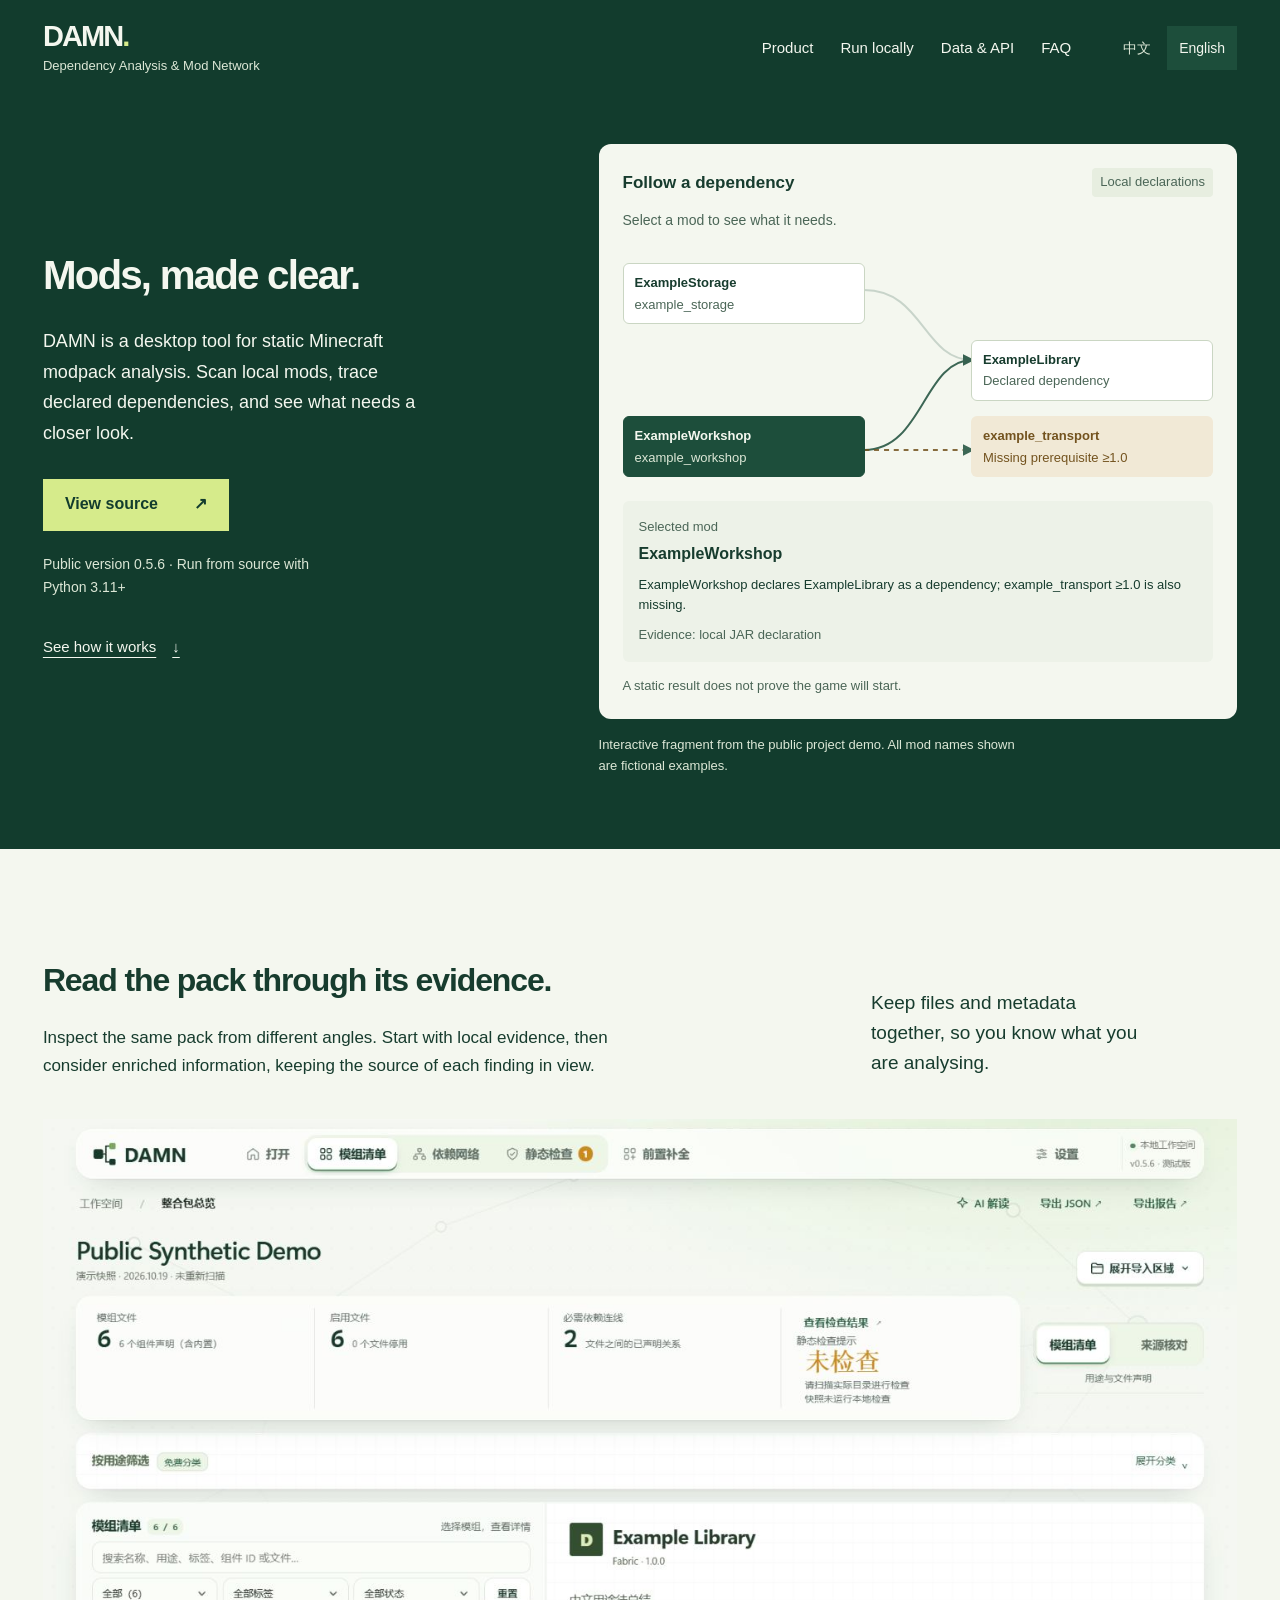
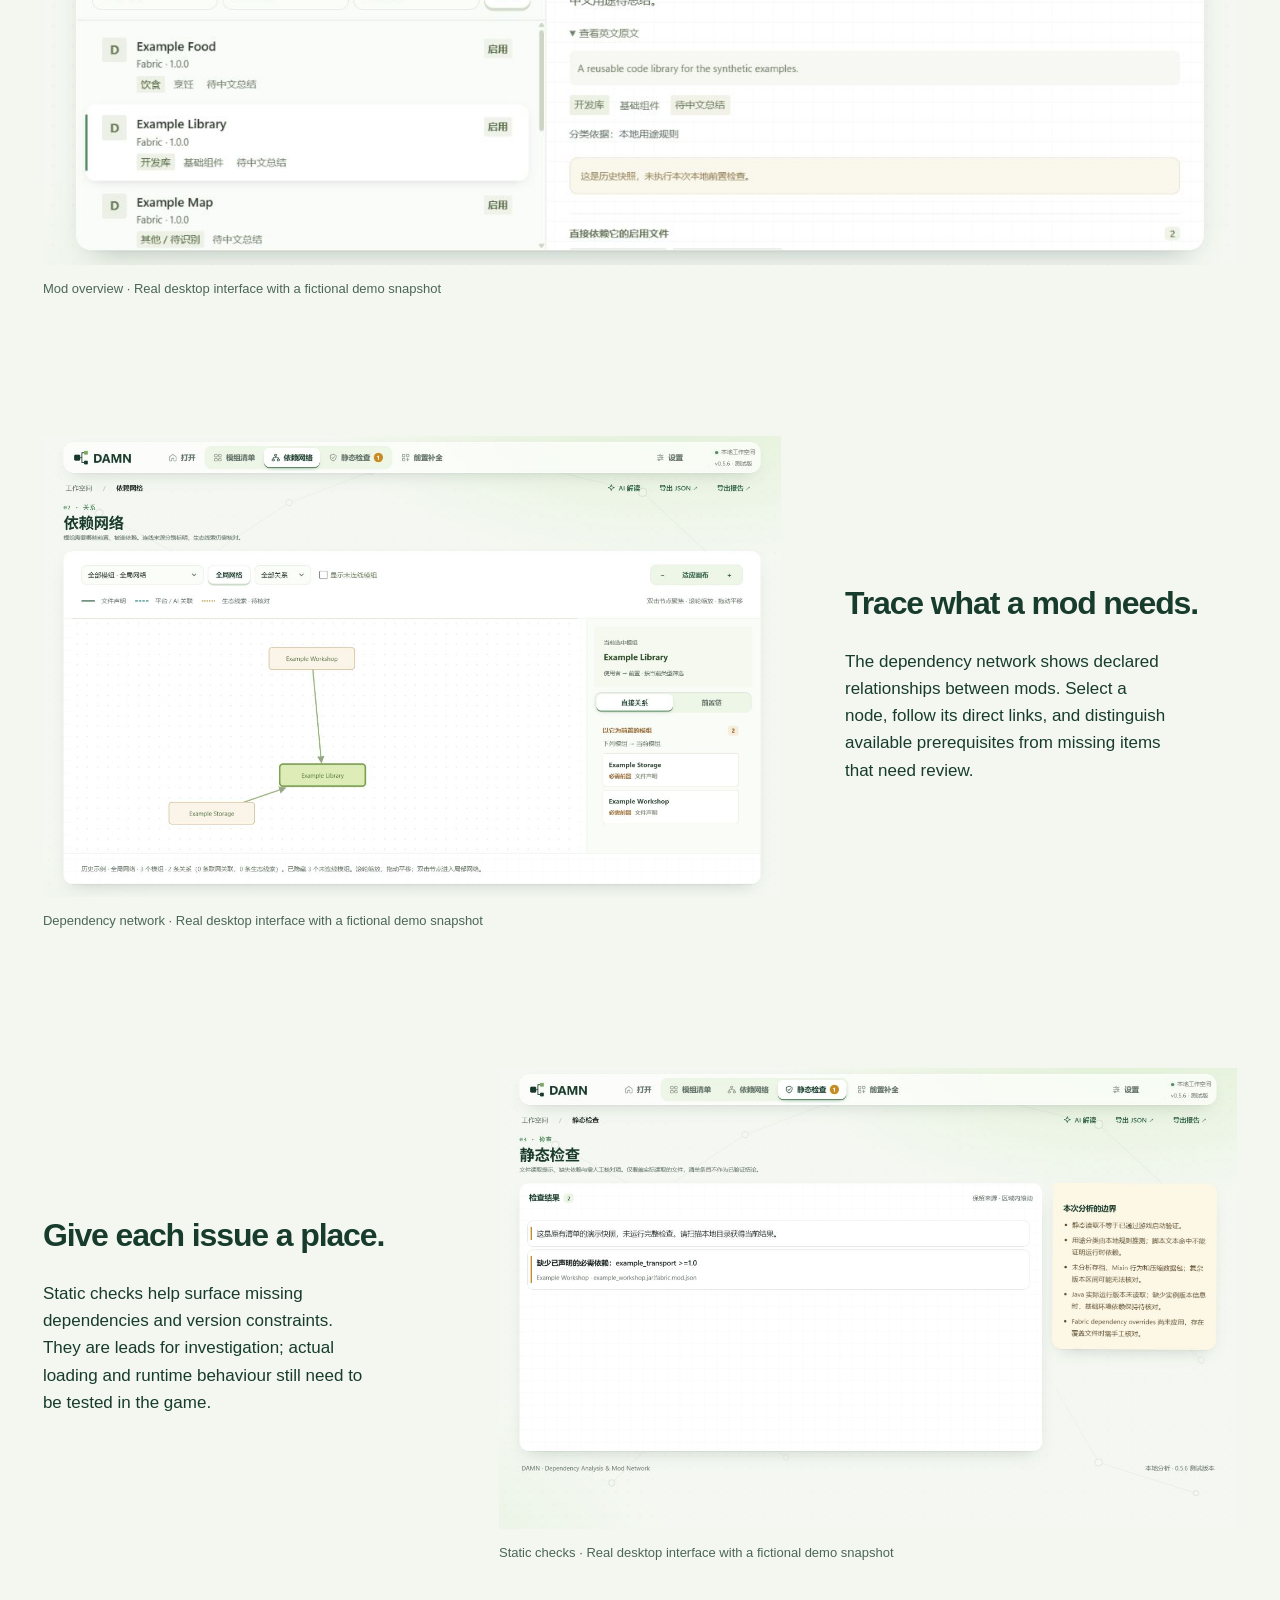
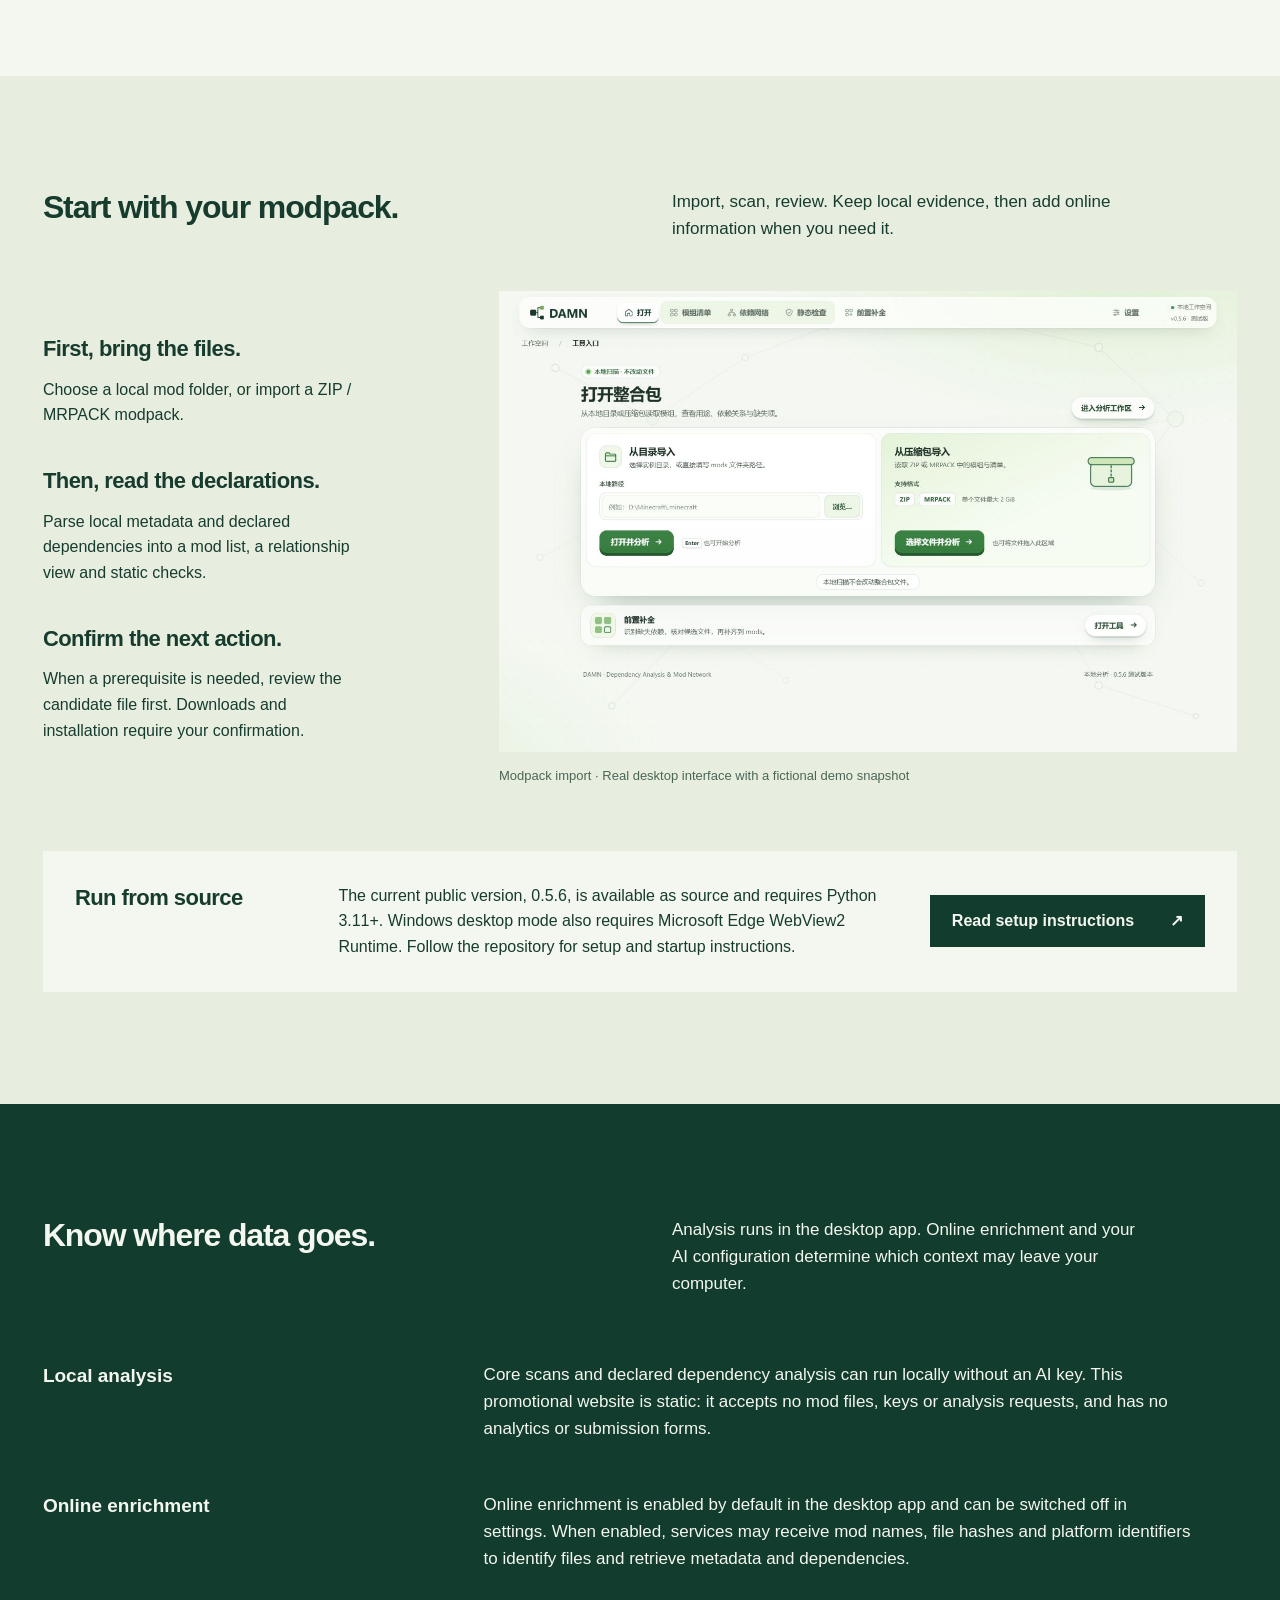
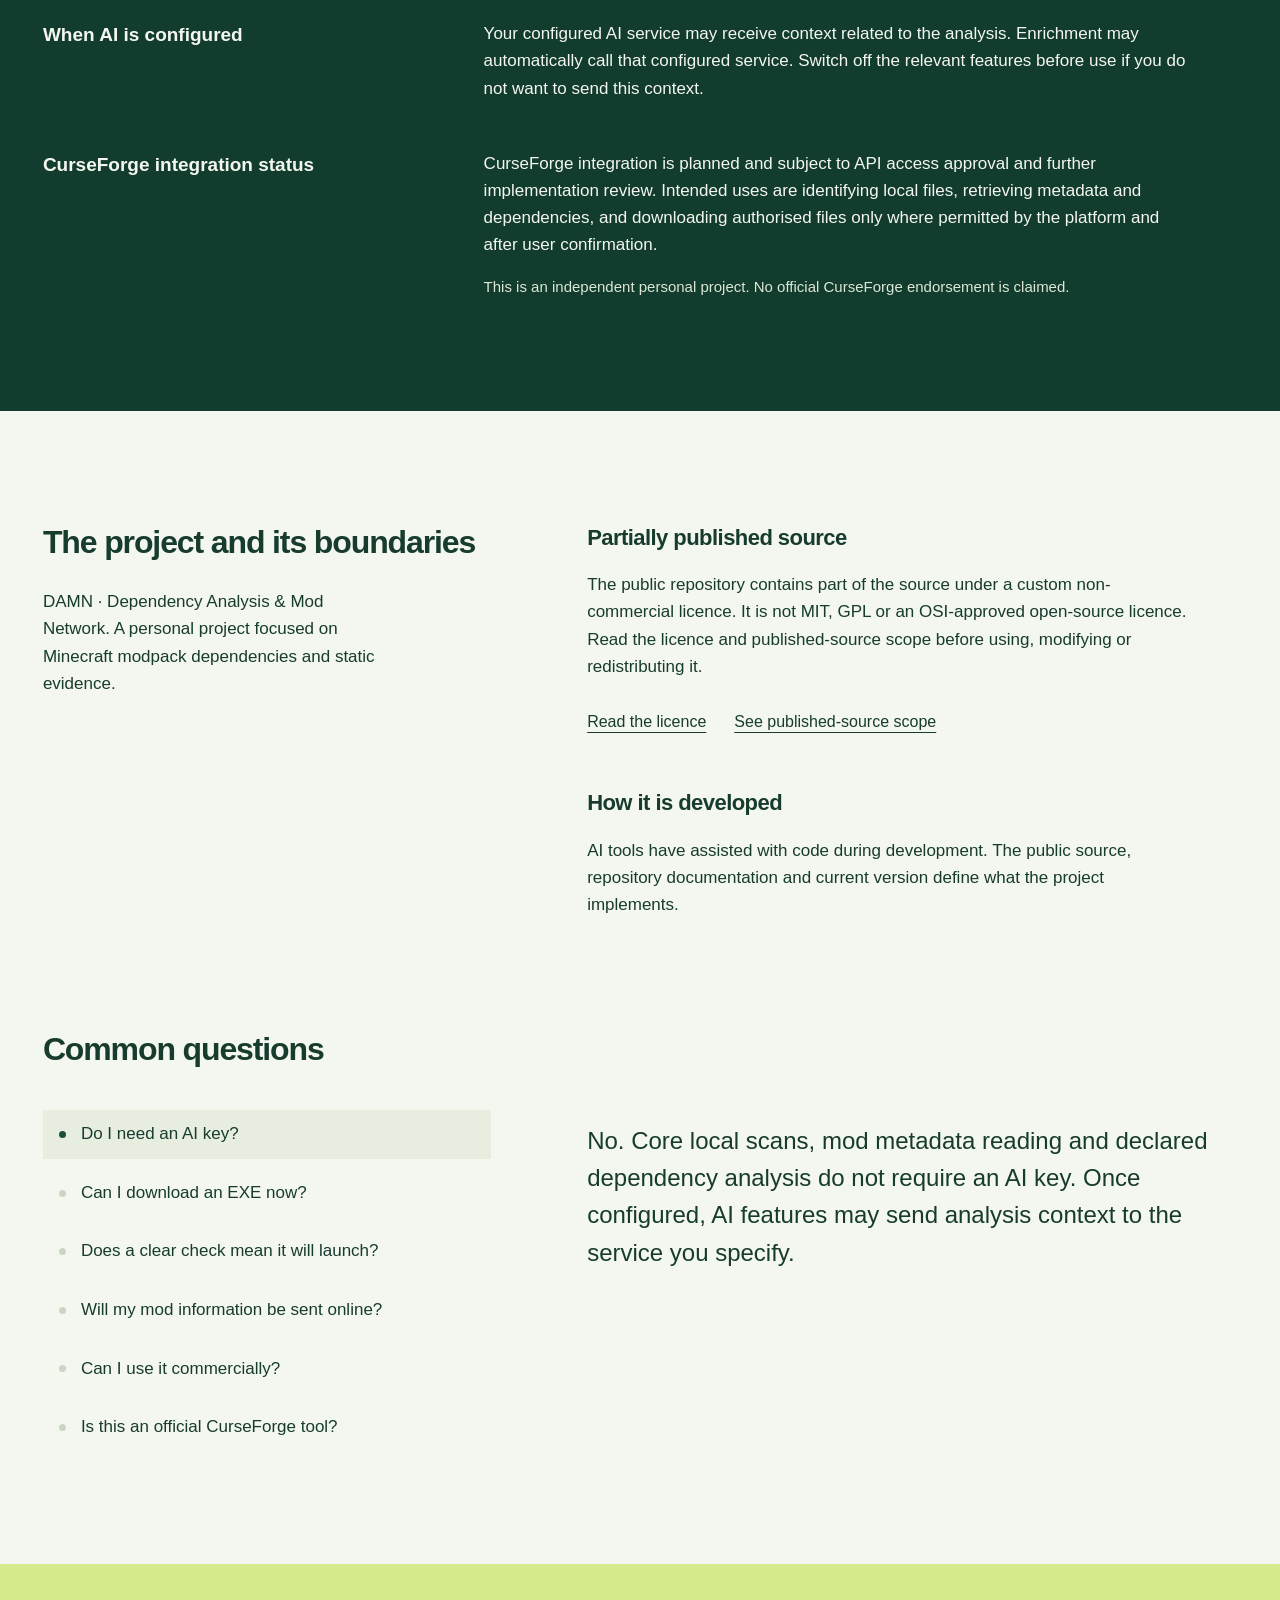
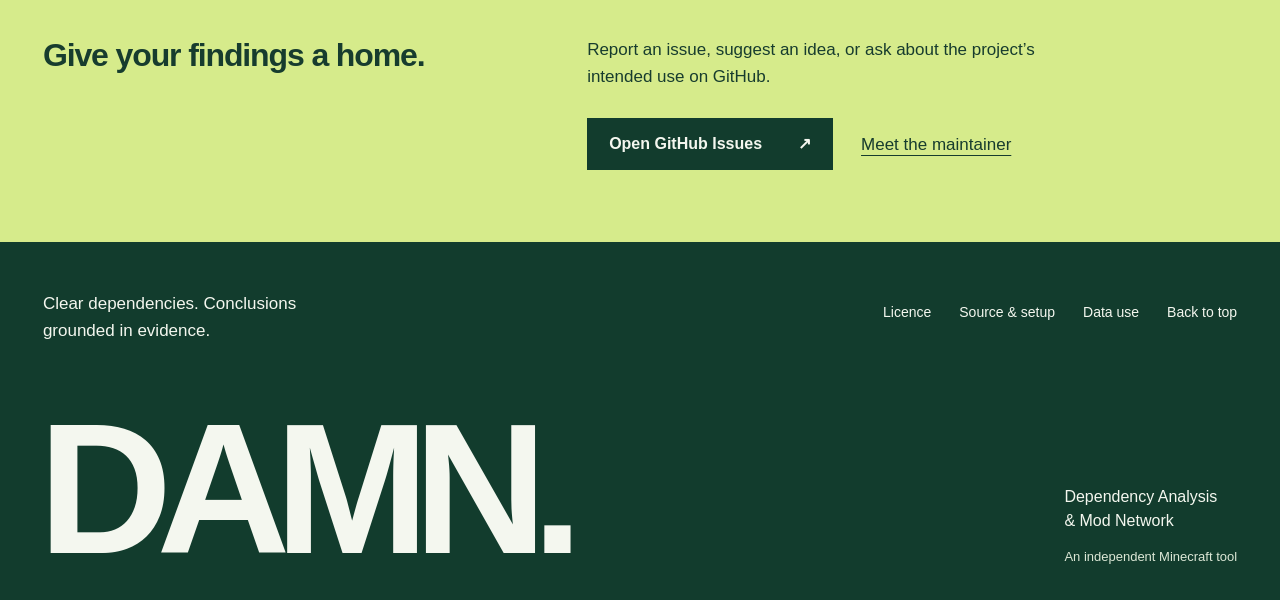
==== docs/index.html @ 7fbaca0d "添加中英文官网和英文项目说明" ====
<!doctype html>
<html lang="zh-CN" data-page-lang="zh">
<head>
<meta charset="utf-8">
<meta name="viewport" content="width=device-width, initial-scale=1">
<title>DAMN · Minecraft 整合包依赖分析</title>
<meta name="description" content="DAMN 是桌面端 Minecraft 整合包静态分析工具：扫描本地模组、梳理声明依赖、定位待核对的问题。查看真实界面、数据使用说明与源码。" data-i18n-content="description">
<meta name="theme-color" content="#123c2d">
<meta property="og:type" content="website">
<meta property="og:title" content="DAMN · Minecraft 整合包依赖分析" data-i18n-content="pageTitle">
<meta property="og:description" content="DAMN 是桌面端 Minecraft 整合包静态分析工具：扫描本地模组、梳理声明依赖、定位待核对的问题。查看真实界面、数据使用说明与源码。" data-i18n-content="description">
<meta property="og:locale" content="zh_CN" id="og-locale">
<meta property="og:url" content="https://lingxi-uwu.github.io/DAMN/" id="og-url">
<meta property="og:image" content="https://lingxi-uwu.github.io/DAMN/assets/overview.webp">
<meta property="og:image:alt" content="DAMN 中文桌面界面中的模组总览，展示虚构示例模组列表、版本与扫描结果" data-i18n-content="overviewAlt">
<link rel="canonical" href="https://lingxi-uwu.github.io/DAMN/" id="canonical">
<link rel="alternate" hreflang="zh-CN" href="https://lingxi-uwu.github.io/DAMN/">
<link rel="alternate" hreflang="en" href="https://lingxi-uwu.github.io/DAMN/en.html">
<link rel="alternate" hreflang="x-default" href="https://lingxi-uwu.github.io/DAMN/en.html">
<link rel="icon" href="favicon.svg" type="image/svg+xml">
<script>(function(){try{var q=new URLSearchParams(location.search).get('lang');var explicit=q==='en'||q==='zh'?q:null;var pathEnglish=/\/en\.html$/i.test(location.pathname);var saved=null;try{saved=localStorage.getItem('damn-site-language')}catch(e){}var preferred=null;var langs=navigator.languages&&navigator.languages.length?navigator.languages:[navigator.language||''];for(var i=0;i<langs.length;i++){if(/^zh(?:-|$)/i.test(langs[i])){preferred='zh';break}if(/^en(?:-|$)/i.test(langs[i])){preferred='en';break}}var selected=explicit||(pathEnglish?'en':(saved==='zh'||saved==='en'?saved:preferred||'en'));var current=document.documentElement.lang.indexOf('en')===0?'en':'zh';if(selected!==current){var next=new URL(selected==='en'?'en.html':'index.html',location.href);next.search=location.search;next.hash=location.hash;location.replace(next.href)}}catch(e){}})();</script>
<link rel="stylesheet" href="site.css">
<script src="site.js" defer></script>
</head>
<body id="top">
<a class="skip-link" href="#main" data-i18n="skip">跳到正文</a>
<div class="hero-field">
<header class="site-header frame">
<a class="brand" href="#top" aria-label="DAMN — Dependency Analysis and Mod Network"><span class="wordmark">DAMN<span aria-hidden="true">.</span></span><span class="brand-full">Dependency Analysis<span class="brand-break"> &amp; Mod Network</span></span></a>
<nav class="main-nav" aria-label="主要导航" data-i18n-aria-label="navLabel">
<a href="#product" data-i18n="navProduct">功能</a><a href="#get-started" data-i18n="navWorkflow">本地运行</a><a href="#data" data-i18n="navData">数据与 API</a><a href="#faq" data-i18n="navFaq">常见问题</a>
</nav>
<div class="language-control" role="group" aria-label="选择语言" data-i18n-aria-label="languageLabel"><a href="index.html?lang=zh" lang="zh-CN" hreflang="zh-CN" data-language="zh" aria-label="切换到中文" data-i18n-aria-label="langChinese" aria-current="true">中文</a><a href="en.html?lang=en" lang="en" hreflang="en" data-language="en" aria-label="Switch to English" data-i18n-aria-label="langEnglish" >English</a></div>
</header>
</div>
<main id="main">
<div class="hero-field">
<section class="hero frame" aria-labelledby="hero-title">
<div class="hero-copy">
<h1 data-i18n="heroTitle" id="hero-title" data-reveal>看清模组，理清关联。</h1>
<p data-i18n="heroCopy" class="hero-description" data-reveal>DAMN 是桌面端 Minecraft 整合包静态分析工具。扫描本地模组，展开声明依赖，把需要核对的问题摆到眼前。</p>
<a class="button button-lime" href="https://github.com/Lingxi-UwU/DAMN" data-reveal><span data-i18n="source">查看源码</span><span aria-hidden="true">↗</span></a>
<p data-i18n="heroNote" class="hero-note" data-reveal>公开版本 0.5.6 · 通过 Python 3.11+ 从源码运行</p>
<a class="text-link hero-explore" href="#product" data-reveal><span data-i18n="heroExplore">看看它如何工作</span><span aria-hidden="true">↓</span></a>
</div>
<figure class="demo-figure" data-reveal>
<div class="dependency-demo" data-ui>
<div class="demo-toolbar"><strong data-i18n="demoTitle">依赖关系，点开就明白</strong><span data-i18n="demoMode">本地声明</span></div>
<p data-i18n="demoHint" class="demo-hint">选择一个模组，查看它需要什么。</p>
<div class="dependency-graph" role="group" aria-label="选择示例模组" data-i18n-aria-label="demoGroup">
<svg class="graph-edges" viewBox="0 0 600 230" preserveAspectRatio="none" aria-hidden="true"><defs><marker id="arrowhead" markerWidth="6" markerHeight="6" refX="5" refY="3" orient="auto"><path d="M0 0L6 3L0 6Z" fill="currentColor"/></marker></defs><path class="edge edge-storage" d="M245 35 C305 35 305 105 355 105"/><path class="edge edge-workshop is-active" d="M245 195 C305 195 305 105 355 105"/><path class="edge edge-missing is-active" d="M245 195 C295 195 305 195 355 195"/></svg>
<button type="button" class="mod-node source-node node-storage" data-mod="storage" aria-pressed="false"><span>ExampleStorage</span><small>example_storage</small></button>
<button type="button" class="mod-node source-node node-workshop is-selected" data-mod="workshop" aria-pressed="true"><span>ExampleWorkshop</span><small>example_workshop</small></button>
<div class="mod-node node-library"><span>ExampleLibrary</span><small data-i18n="demoDeclared">声明依赖</small></div>
<div class="mod-node node-missing"><span>example_transport</span><small><span data-i18n="demoMissing">缺少前置</span> ≥1.0</small></div>
</div>
<div class="demo-detail" aria-live="polite" aria-atomic="true"><span class="detail-label" data-i18n="demoSelection">已选择的模组</span><strong id="selected-mod">ExampleWorkshop</strong><p id="selection-result" data-i18n="demoWorkshopResult">ExampleWorkshop 声明依赖 ExampleLibrary；另缺少 example_transport ≥1.0。</p><span class="evidence" data-i18n="demoEvidence">证据：本地 JAR 声明</span></div>
<p data-i18n="demoLimit" class="demo-limit">静态依赖结果不等于游戏能够启动。</p>
</div>
<figcaption data-i18n="demoCaption" >可交互片段来自项目公开演示；以上均为虚构示例模组。</figcaption>
</figure>
</section>
</div>
<section class="product-section section frame" id="product" aria-labelledby="product-title">
<div class="section-intro"><div><h2 data-i18n="productTitle" id="product-title" data-reveal>清单与问题，都有依据。</h2><p data-i18n="productCopy" data-reveal>同一份整合包，用不同视角核对。先看本地证据，再看补充信息，让每个结论都有来处。</p></div><p data-i18n="overviewText" class="intro-aside" data-reveal>文件与元数据放在一起，先确认你正在分析什么。</p></div>
<figure class="product-figure overview-figure" data-reveal><a class="capture-link" href="assets/overview.webp" target="_blank" rel="noopener" aria-label="DAMN 中文桌面界面中的模组总览，展示虚构示例模组列表、版本与扫描结果" data-i18n-aria-label="overviewAlt"><img src="assets/overview.webp" alt="DAMN 中文桌面界面中的模组总览，展示虚构示例模组列表、版本与扫描结果" data-i18n-alt="overviewAlt" width="1440" height="900" loading="lazy" decoding="async"></a><figcaption data-i18n="overviewCaption" >模组总览 · 真实桌面界面，虚构演示快照</figcaption></figure>
<div class="network-story story-row"><figure class="product-figure " data-reveal><a class="capture-link" href="assets/network.webp" target="_blank" rel="noopener" aria-label="DAMN 中文桌面界面的依赖网络，展示虚构示例模组之间的关联" data-i18n-aria-label="networkAlt"><img src="assets/network.webp" alt="DAMN 中文桌面界面的依赖网络，展示虚构示例模组之间的关联" data-i18n-alt="networkAlt" width="1440" height="900" loading="lazy" decoding="async"></a><figcaption data-i18n="networkCaption" >依赖网络 · 真实桌面界面，虚构演示快照</figcaption></figure><div class="story-copy"><h2 data-i18n="networkTitle" data-reveal>顺着关系，找到前置。</h2><p data-i18n="networkCopy" data-reveal>依赖网络呈现模组之间的声明关系。选中一个节点，查看直接关联，区分已有前置与待核对的缺项。</p></div></div>
<div class="checks-story story-row"><div class="story-copy"><h2 data-i18n="checksTitle" data-reveal>把待核对项，单独列清。</h2><p data-i18n="checksCopy" data-reveal>静态检查帮助定位缺失依赖、版本条件等问题。结果是排查线索；实际加载、运行表现仍需在游戏中验证。</p></div><figure class="product-figure " data-reveal><a class="capture-link" href="assets/checks.webp" target="_blank" rel="noopener" aria-label="DAMN 中文桌面界面的静态检查视图，列出虚构演示数据中的待核对问题" data-i18n-aria-label="checksAlt"><img src="assets/checks.webp" alt="DAMN 中文桌面界面的静态检查视图，列出虚构演示数据中的待核对问题" data-i18n-alt="checksAlt" width="1440" height="900" loading="lazy" decoding="async"></a><figcaption data-i18n="checksCaption" >静态检查 · 真实桌面界面，虚构演示快照</figcaption></figure></div>
</section>
<section class="workflow-field" id="get-started" aria-labelledby="workflow-title"><div class="section frame">
<div class="workflow-heading"><h2 data-i18n="workflowTitle" id="workflow-title" data-reveal>从你的整合包开始。</h2><p data-i18n="workflowIntro" data-reveal>导入、扫描、核对。保留本地证据，再按需要补充联网信息。</p></div>
<div class="workflow-content"><div class="exchange-list"><div class="exchange" data-reveal><h3 data-i18n="workflowFirst" >先导入文件。</h3><p data-i18n="workflowFirstCopy" >选择本地模组目录，或导入 ZIP / MRPACK 整合包。</p></div><div class="exchange" data-reveal><h3 data-i18n="workflowSecond" >再读取声明。</h3><p data-i18n="workflowSecondCopy" >解析本地模组元数据与声明依赖，整理清单、关联与静态检查结果。</p></div><div class="exchange" data-reveal><h3 data-i18n="workflowThird" >最后确认操作。</h3><p data-i18n="workflowThirdCopy" >需要补充前置时，先核对候选文件；下载与安装操作由用户确认。</p></div></div><figure class="product-figure " data-reveal><a class="capture-link" href="assets/import.webp" target="_blank" rel="noopener" aria-label="DAMN 中文桌面界面的整合包导入流程，展示本地目录与压缩包输入" data-i18n-aria-label="importAlt"><img src="assets/import.webp" alt="DAMN 中文桌面界面的整合包导入流程，展示本地目录与压缩包输入" data-i18n-alt="importAlt" width="1440" height="900" loading="lazy" decoding="async"></a><figcaption data-i18n="importCaption" >整合包导入 · 真实桌面界面，虚构演示快照</figcaption></figure></div>
<div class="run-source" data-reveal><h3 data-i18n="runTitle" >从源码运行</h3><p data-i18n="runCopy" >当前公开版本 0.5.6 提供源码，需要 Python 3.11+。Windows 桌面模式还需要 Microsoft Edge WebView2 Runtime。环境准备与启动方式以仓库说明为准。</p><a class="button button-forest" data-setup-link href="https://github.com/Lingxi-UwU/DAMN/blob/main/docs/RUNNING.md"><span data-i18n="readme">阅读运行说明</span><span aria-hidden="true">↗</span></a></div>
</div></section>
<section class="data-field" id="data" aria-labelledby="data-title"><div class="section frame">
<div class="data-heading"><h2 data-i18n="dataTitle" id="data-title" data-reveal>数据去向，说清楚。</h2><p data-i18n="dataIntro" data-reveal>分析发生在桌面应用中。联网补全与 AI 配置决定哪些上下文会离开本机。</p></div>
<dl class="data-exchanges">
<div data-reveal><dt data-i18n="dataLocal" >本地分析</dt><dd data-i18n="dataLocalCopy" >基础扫描与声明依赖分析可在本地进行，无需填写 AI 密钥。这个介绍网站仅为静态页面，不接收模组文件、密钥或分析请求，也没有统计追踪与提交表单。</dd></div>
<div data-reveal><dt data-i18n="dataNetwork" >联网补全</dt><dd data-i18n="dataNetworkCopy" >桌面应用默认开启联网补全，可在设置中关闭。启用时，可能向所使用的平台发送模组名称、文件哈希与平台标识，用于识别文件、查询元数据和依赖。</dd></div>
<div data-reveal><dt data-i18n="dataAi" >配置 AI 后</dt><dd data-i18n="dataAiCopy" >你配置的 AI 服务可能收到与分析相关的上下文。联网补全过程可能自动调用已配置的 AI；如不希望发送这些内容，请先关闭相关功能。</dd></div>
<div data-reveal><dt data-i18n="dataCf" >CurseForge 接入状态</dt><dd><p data-i18n="dataCfCopy">CurseForge 接入仍待 API 审核与后续实现核对。拟议用途为识别本地文件、获取元数据与依赖；仅在平台允许且用户确认后下载获授权的文件。</p><p data-i18n="dataCfNote" class="data-note">本项目是独立个人项目，未宣称获得 CurseForge 官方背书。</p></dd></div>
</dl>
</div></section>
<section class="about-section section frame" aria-labelledby="about-title"><div class="about-heading"><h2 data-i18n="aboutTitle" id="about-title" data-reveal>项目与使用边界</h2><p data-i18n="aboutCopy" data-reveal>DAMN · Dependency Analysis &amp; Mod Network。一个围绕 Minecraft 整合包依赖与静态证据展开的个人项目。</p></div><div class="about-letter"><div data-reveal><h3 data-i18n="licenseTitle" >部分源码公开</h3><p data-i18n="licenseCopy" >公开仓库发布的是部分源码，采用自定义非商业许可证；不是 MIT、GPL 或 OSI 认可的开源许可证。使用、修改与分发前，请阅读仓库中的许可与源码范围说明。</p><div class="inline-links"><a class="text-link" href="https://github.com/Lingxi-UwU/DAMN/blob/main/LICENSE.txt" data-i18n="licenseLink">阅读许可证</a><a class="text-link" href="https://github.com/Lingxi-UwU/DAMN/blob/main/SOURCE-MANIFEST.json" data-i18n="manifestLink">查看源码范围</a></div></div><div data-reveal><h3 data-i18n="aiTitle" >开发方式</h3><p data-i18n="aiCopy" >项目开发过程中使用了 AI 辅助编写代码。功能说明与实际实现以公开源码、仓库文档和当前版本为准。</p></div></div></section>
<section class="faq-section section frame" id="faq" aria-labelledby="faq-title"><h2 data-i18n="faqTitle" id="faq-title" data-reveal>常见问题</h2><div class="faq-layout" data-reveal><nav class="faq-index" aria-label="选择一个问题" data-i18n-aria-label="faqIndex"><a href="#answer-1" id="question-1" data-faq="1" data-i18n="faq1">必须配置 AI 才能使用吗？</a><a href="#answer-2" id="question-2" data-faq="2" data-i18n="faq2">现在可以下载 EXE 吗？</a><a href="#answer-3" id="question-3" data-faq="3" data-i18n="faq3">检查通过，就一定能启动吗？</a><a href="#answer-4" id="question-4" data-faq="4" data-i18n="faq4">模组信息会上传吗？</a><a href="#answer-5" id="question-5" data-faq="5" data-i18n="faq5">能用于商业项目吗？</a><a href="#answer-6" id="question-6" data-faq="6" data-i18n="faq6">这是 CurseForge 官方工具吗？</a></nav><div class="faq-answers"><article id="answer-1" aria-labelledby="question-1"><h3 data-i18n="faq1">必须配置 AI 才能使用吗？</h3><p data-i18n="faq1Answer">不需要。基础本地扫描、模组元数据读取与声明依赖分析无需 AI 密钥。配置 AI 后，相关功能可能向你指定的服务发送分析上下文。</p></article><article id="answer-2" aria-labelledby="question-2"><h3 data-i18n="faq2">现在可以下载 EXE 吗？</h3><p data-i18n="faq2Answer">当前公开版本 0.5.6 通过源码提供。本页的按钮指向实际 GitHub 仓库；请按仓库说明准备 Python 3.11+ 环境并运行。</p></article><article id="answer-3" aria-labelledby="question-3"><h3 data-i18n="faq3">检查通过，就一定能启动吗？</h3><p data-i18n="faq3Answer">不能据此保证。DAMN 做的是静态分析，无法覆盖游戏运行时的所有交互、配置与环境差异。请结合日志和实际游戏测试继续核对。</p></article><article id="answer-4" aria-labelledby="question-4"><h3 data-i18n="faq4">模组信息会上传吗？</h3><p data-i18n="faq4Answer">桌面应用的联网补全默认开启，可关闭。启用时会按所用服务发送模组名称、哈希或平台标识；已配置的 AI 也可能收到上下文，并在补全时自动被调用。详情见本页“数据与 API”。</p></article><article id="answer-5" aria-labelledby="question-5"><h3 data-i18n="faq5">能用于商业项目吗？</h3><p data-i18n="faq5Answer">公开源码使用自定义非商业许可证。请直接阅读仓库 LICENSE.txt 中的授权范围；如需核对超出许可范围的用途，请在项目仓库提交 Issue。</p></article><article id="answer-6" aria-labelledby="question-6"><h3 data-i18n="faq6">这是 CurseForge 官方工具吗？</h3><p data-i18n="faq6Answer">不是。这是独立个人项目。CurseForge 接入仍待 API 审核与后续实现核对；平台名称仅用于说明拟议的集成用途。</p></article></div></div></section>
<section class="contact-field" aria-labelledby="contact-title"><div class="contact-section frame"><h2 data-i18n="contactTitle" id="contact-title" data-reveal>让问题，有地方落下。</h2><div><p data-i18n="contactCopy" data-reveal>发现问题、提出想法，或核对项目用途，都可以从 GitHub 开始。</p><div class="contact-actions" data-reveal><a class="button button-forest" href="https://github.com/Lingxi-UwU/DAMN/issues"><span data-i18n="issues">提交或查看问题</span><span aria-hidden="true">↗</span></a><a class="text-link" href="https://github.com/Lingxi-UwU" data-i18n="maintainer">维护者主页</a></div></div></div></section>
</main>
<footer class="site-footer"><div class="frame footer-top"><p data-i18n="footerCopy">把依赖说清，把结论留给证据。</p><nav aria-label="DAMN"><a href="https://github.com/Lingxi-UwU/DAMN/blob/main/LICENSE.txt" data-i18n="footerLicense">许可证</a><a href="https://github.com/Lingxi-UwU/DAMN#readme" data-i18n="footerSource">源码与说明</a><a href="#data" data-i18n="footerData">数据说明</a><a href="#top" data-i18n="footerBack">回到顶部</a></nav></div><div class="frame footer-bottom"><div class="footer-wordmark" aria-hidden="true">DAMN.</div><p>Dependency Analysis<br>&amp; Mod Network<span data-i18n="footerIndependent">独立 Minecraft 工具项目</span></p></div></footer>
</body>
</html>
---- docs/site.css ----
:root {
  --forest: #123c2d;
  --forest-raised: #1d4e3b;
  --lime: #d6eb8b;
  --paper: #f4f7ef;
  --ink: #173c2e;
  --wash: #e7eee0;
  --surface: #ffffff;
  --soft-ink: #4b6657;
  --light-ink: #dce7d6;
  --ui-line: #cad6c3;
  --ui-soft: #edf2e8;
  --warning-ink: #73531f;
  --warning-surface: #f1e9d6;
  --font: -apple-system, BlinkMacSystemFont, 'Segoe UI', 'Microsoft YaHei', 'PingFang SC', sans-serif;
  --frame: 1280px;
  --gutter: clamp(20px, 3.35vw, 56px);
  --ease: cubic-bezier(.22,.8,.22,1);
}
* { box-sizing: border-box; }
html { scroll-behavior: smooth; scroll-padding-top: 28px; }
body { margin: 0; background: var(--paper); color: var(--ink); font-family: var(--font); font-size: 17px; line-height: 1.6; -webkit-font-smoothing: antialiased; }
body, button { font-family: var(--font); }
button, a { -webkit-tap-highlight-color: transparent; touch-action: manipulation; }
button { font: inherit; }
button, a, summary { outline-offset: 5px; }
:focus-visible { outline: 3px solid var(--forest-raised); }
.hero-field :focus-visible, .site-footer :focus-visible, .data-field :focus-visible { outline-color: var(--lime); }
.dependency-demo :focus-visible { outline-color: var(--forest); }
::selection { background: var(--lime); color: var(--forest); }
a { color: inherit; text-decoration: none; }
a, button { transition: transform 180ms var(--ease), opacity 180ms var(--ease); }
a:active, button:active { transform: translateY(2px); }
button { color: inherit; }
p, h1, h2, h3, figure, dl, dd { margin: 0; }
h1, h2, h3 { font-weight: 600; text-wrap: balance; }
h1 { font-size: clamp(34px, 3.15vw, 46px); line-height: 1.16; letter-spacing: -.045em; }
h2 { font-size: clamp(28px, 2.5vw, 36px); line-height: 1.24; letter-spacing: -.035em; }
h3 { font-size: 22px; line-height: 1.4; letter-spacing: -.025em; }
p { overflow-wrap: anywhere; }
img { display: block; width: 100%; height: auto; }
svg { display: block; }
[hidden] { display: none !important; }
.frame { width: min(calc(100% - var(--gutter) * 2), var(--frame)); margin-inline: auto; }
.section { padding-block: 112px; }
.skip-link { position: fixed; top: 12px; left: 12px; z-index: 10; padding: 12px 20px; background: var(--lime); color: var(--forest); transform: translateY(-180%); }
.skip-link:focus { transform: translateY(0); opacity: 1; }
.hero-field { background: var(--forest); color: var(--paper); }
.site-header { min-height: 96px; display: flex; align-items: center; gap: 40px; }
.wordmark { font-size: 29px; line-height: 1; font-weight: 750; letter-spacing: -.065em; min-height: 44px; display: inline-flex; align-items: center; }
.wordmark span { color: var(--lime); }
.main-nav { display: flex; align-items: center; justify-content: flex-end; gap: 27px; margin-left: auto; }
.main-nav a { min-height: 44px; display: inline-flex; align-items: center; font-size: 15px; white-space: nowrap; }
.language-control { display: flex; align-items: center; gap: 4px; }
.language-control a { min-width: 48px; min-height: 44px; display: inline-flex; justify-content: center; align-items: center; padding-inline: 12px; font-size: 14px; color: var(--light-ink); }
.language-control a[aria-current] { background: var(--forest-raised); color: var(--paper); }
.hero { display: grid; grid-template-columns: .87fr 1.13fr; gap: 64px; padding-block: 48px 72px; align-items: center; }
.hero-copy { padding-block: 28px; }
.hero-description { margin-top: 28px; max-width: 40ch; font-size: 18px; line-height: 1.7; color: var(--paper); }
.button { min-height: 52px; display: inline-flex; align-items: center; justify-content: space-between; gap: 36px; padding: 14px 22px; font-size: 16px; font-weight: 600; line-height: 1.4; border: 0; border-radius: 0; }
.button:active { transform: translateY(1px); }
.button-lime { background: var(--lime); color: var(--forest); }
.button-forest { background: var(--forest); color: var(--paper); }
.hero-copy .button { margin-top: 30px; }
.hero-note { max-width: 40ch; margin-top: 22px; color: var(--light-ink); font-size: 14px; line-height: 1.7; }
.text-link { min-height: 44px; display: inline-flex; align-items: center; gap: 16px; text-decoration: underline; text-decoration-thickness: 1.3px; text-underline-offset: 5px; }
.hero-explore { margin-top: 25px; font-size: 15px; }
.demo-figure figcaption { color: var(--light-ink); margin-top: 16px; max-width: 58ch; font-size: 13px; line-height: 1.6; }
.dependency-demo { background: var(--paper); color: var(--ink); padding: 24px; border-radius: 12px; }
.demo-toolbar { display: flex; justify-content: space-between; align-items: center; flex-wrap: wrap; gap: 12px; }
.demo-toolbar strong { font-size: 17px; font-weight: 650; }
.demo-toolbar > span { background: var(--wash); color: var(--soft-ink); font-size: 13px; padding: 4px 8px; border-radius: 4px; }
.demo-hint { margin-top: 12px; font-size: 14px; color: var(--soft-ink); }
.dependency-graph { height: 230px; position: relative; margin-top: 24px; display: grid; grid-template-columns: 41% 41%; grid-template-rows: repeat(3, 1fr); justify-content: space-between; align-items: center; }
.graph-edges { position: absolute; width: 100%; height: 100%; top: 0; left: 0; color: var(--forest-raised); overflow: visible; pointer-events: none; }
.edge { fill: none; stroke: currentColor; stroke-width: 2; marker-end: url(#arrowhead); opacity: .2; }
.edge.is-active { opacity: .85; }
.edge-missing { color: var(--warning-ink); stroke-dasharray: 5 5; }
.mod-node { position: relative; min-height: 58px; display: flex; flex-direction: column; align-items: flex-start; justify-content: center; padding: 10px 11px; background: var(--surface); color: var(--ink); border: 1px solid var(--ui-line); border-radius: 6px; font-size: 13px; line-height: 1.35; text-align: left; }
.mod-node > span { font-weight: 650; }
.mod-node small { margin-top: 4px; font-size: 13px; color: var(--soft-ink); font-weight: 400; }
.source-node { cursor: pointer; width: 100%; }
.source-node.is-selected { background: var(--forest-raised); color: var(--paper); border-color: var(--forest-raised); }
.source-node.is-selected small { color: var(--light-ink); }
.node-storage { grid-column: 1; grid-row: 1; }
.node-workshop { grid-column: 1; grid-row: 3; }
.node-library { grid-column: 2; grid-row: 2; }
.node-missing { grid-column: 2; grid-row: 3; background: var(--warning-surface); border-color: transparent; color: var(--warning-ink); }
.node-missing small { color: var(--warning-ink); }
.demo-detail { background: var(--ui-soft); padding: 16px; border-radius: 6px; margin-top: 16px; min-height: 143px; }
.detail-label { display: block; font-size: 13px; color: var(--soft-ink); }
.demo-detail strong { display: block; margin-top: 3px; font-size: 16px; font-weight: 650; }
.demo-detail p { margin-top: 8px; font-size: 13px; line-height: 1.55; }
.evidence { display: block; margin-top: 10px; font-size: 13px; color: var(--soft-ink); }
.demo-limit { margin-top: 14px; color: var(--soft-ink); font-size: 13px; line-height: 1.5; }
.section-intro { display: grid; grid-template-columns: 1.4fr .7fr; gap: 96px; align-items: end; margin-bottom: 40px; }
.section-intro > div > p { max-width: 61ch; margin-top: 24px; }
.intro-aside { max-width: 26ch; font-size: 19px; line-height: 1.6; }
.product-figure { min-width: 0; }
.capture-link { display: block; overflow: hidden; background: var(--wash); }
.capture-link img { transition: transform 650ms var(--ease); }
figcaption { margin-top: 14px; color: var(--soft-ink); font-size: 13px; line-height: 1.6; }
.story-row { display: grid; align-items: center; gap: 64px; margin-top: 136px; }
.network-story { grid-template-columns: 1.6fr .85fr; }
.checks-story { grid-template-columns: .85fr 1.6fr; }
.story-copy p { margin-top: 24px; max-width: 34ch; }
.workflow-field { background: var(--wash); }
.workflow-heading { display: grid; grid-template-columns: 1fr 1fr; gap: 64px; align-items: start; margin-bottom: 48px; }
.workflow-heading p { max-width: 49ch; }
.workflow-content { display: grid; grid-template-columns: .85fr 1.6fr; gap: 64px; align-items: center; }
.exchange-list { display: flex; flex-direction: column; gap: 38px; }
.exchange p { margin-top: 12px; font-size: 16px; max-width: 35ch; }
.run-source { margin-top: 64px; background: var(--paper); display: grid; grid-template-columns: .6fr 1.45fr auto; gap: 32px; padding: 32px; align-items: start; }
.run-source p { font-size: 16px; max-width: 67ch; }
.run-source .button { align-self: center; }
.data-field { background: var(--forest); color: var(--paper); }
.data-heading { display: grid; grid-template-columns: 1fr 1fr; gap: 64px; }
.data-heading p { max-width: 50ch; }
.data-exchanges { margin-top: 64px; display: flex; flex-direction: column; gap: 48px; }
.data-exchanges > div { display: grid; grid-template-columns: 1fr 2fr; gap: 64px; }
.data-exchanges dt { font-size: 19px; font-weight: 600; }
.data-exchanges dd { font-size: 17px; max-width: 75ch; }
.data-note { margin-top: 16px; color: var(--light-ink); font-size: 15px; }
.about-section { display: grid; grid-template-columns: 1fr 1.45fr; gap: 96px; }
.about-heading > p { margin-top: 26px; max-width: 36ch; }
.about-letter { display: flex; flex-direction: column; gap: 44px; }
.about-letter h3 { font-size: 22px; }
.about-letter p { margin-top: 18px; max-width: 64ch; }
.inline-links { display: flex; flex-wrap: wrap; gap: 8px 28px; margin-top: 20px; font-size: 16px; }
.faq-section { padding-top: 0; }
.faq-layout { display: grid; grid-template-columns: 1fr 1.45fr; gap: 96px; margin-top: 40px; }
.faq-index { display: flex; flex-direction: column; gap: 10px; }
.faq-index a { min-height: 48px; padding: 12px 16px; display: flex; align-items: center; gap: 15px; font-size: 17px; line-height: 1.45; }
.faq-index a::before { content: ''; width: 7px; height: 7px; background: var(--ui-line); border-radius: 50%; flex: 0 0 auto; }
.faq-index a[aria-selected='true'] { background: var(--wash); }
.faq-index a[aria-selected='true']::before { background: var(--forest-raised); }
.faq-answers article + article { margin-top: 36px; }
.faq-answers article h3 { font-size: 20px; margin-bottom: 14px; }
.faq-answers article p { font-size: 20px; line-height: 1.6; max-width: 47ch; }
.faq-layout.is-enhanced .faq-answers { padding-top: 12px; }
.faq-layout.is-enhanced .faq-answers article { margin-top: 0; }
.faq-layout.is-enhanced .faq-answers article h3 { display: none; }
.faq-layout.is-enhanced .faq-answers article p { font-size: 24px; line-height: 1.55; }
.contact-field { background: var(--lime); }
.contact-section { display: grid; grid-template-columns: 1fr 1.45fr; gap: 96px; padding-block: 72px; }
.contact-section p { max-width: 53ch; }
.contact-actions { margin-top: 28px; display: flex; flex-wrap: wrap; align-items: center; gap: 18px 28px; }
.site-footer { background: var(--forest); color: var(--paper); padding-block: 48px 28px; }
.footer-top { display: flex; justify-content: space-between; gap: 40px; align-items: start; }
.footer-top > p { max-width: 29ch; font-size: 17px; }
.footer-top nav { display: flex; gap: 28px; flex-wrap: wrap; }
.footer-top nav a { display: inline-flex; align-items: center; min-height: 44px; font-size: 14px; }
.footer-bottom { display: flex; justify-content: space-between; gap: 40px; align-items: end; margin-top: 60px; }
.footer-wordmark { font-weight: 750; font-size: clamp(88px, 14.5vw, 208px); letter-spacing: -.085em; line-height: .9; margin-left: -.025em; }
.footer-bottom > p { font-size: 16px; line-height: 1.5; padding-bottom: 5px; }
.footer-bottom > p span { display: block; font-size: 13px; color: var(--light-ink); margin-top: 14px; }
@media (min-width: 1500px) { .hero { gap: 80px; } }
@media (max-width: 1100px) {
  .site-header { gap: 24px; }
  .main-nav { gap: 18px; }
  .hero { gap: 36px; grid-template-columns: .9fr 1.1fr; padding-top: 32px; }
  .hero-description { font-size: 17px; }
  .dependency-demo { padding: 20px; }
  .demo-toolbar { gap: 6px; }
  .demo-toolbar strong { font-size: 15px; }
  .demo-toolbar > span { font-size: 13px; }
  .mod-node { font-size: 13px; padding: 9px 7px; }
  .mod-node small { font-size: 13px; }
  .section-intro, .about-section, .faq-layout, .contact-section { gap: 48px; }
  .story-row, .workflow-content, .data-exchanges > div { gap: 40px; }
  .run-source { grid-template-columns: .6fr 1.6fr; }
  .run-source .button { grid-column: 2; justify-self: start; }
}
@media (max-width: 850px) {
  .site-header { min-height: 118px; padding-block: 16px 8px; display: grid; grid-template-columns: 1fr auto; gap: 4px 20px; }
  .main-nav { grid-column: 1 / -1; grid-row: 2; margin-left: 0; justify-content: space-between; gap: 14px; }
  .language-control { grid-column: 2; grid-row: 1; }
  .hero { grid-template-columns: 1fr; gap: 36px; padding-block: 32px 56px; }
  .hero-copy { display: grid; grid-template-columns: 1fr 1fr; gap: 0 32px; align-items: start; padding: 0; }
  .hero-copy h1 { grid-column: 1; }
  .hero-description { grid-column: 2; grid-row: 1 / 4; margin-top: 0; max-width: 39ch; }
  .hero-copy .button { grid-column: 1; justify-self: start; margin-top: 24px; }
  .hero-note { grid-column: 1; font-size: 13px; margin-top: 18px; }
  .hero-explore { grid-column: 2; margin-top: 18px; align-self: end; }
  .demo-figure { max-width: 700px; width: 100%; }
  .dependency-demo { padding: 26px; }
  .demo-toolbar strong { font-size: 17px; }
  .demo-toolbar > span { font-size: 13px; }
  .mod-node { font-size: 14px; padding: 10px 14px; }
  .mod-node small { font-size: 13px; }
  .dependency-graph { height: 220px; margin-top: 20px; }
  .demo-detail { min-height: 126px; }
  .section { padding-block: 88px; }
  .section-intro { grid-template-columns: 1.3fr .7fr; gap: 40px; }
  .intro-aside { font-size: 17px; }
  .story-row { margin-top: 96px; gap: 32px; }
  .network-story { grid-template-columns: 1.25fr 1fr; }
  .checks-story { grid-template-columns: 1fr 1.25fr; }
  .story-copy p { font-size: 16px; margin-top: 20px; }
  .story-copy h2 { font-size: 28px; }
  .workflow-content { grid-template-columns: 1fr; }
  .exchange-list { display: grid; grid-template-columns: 1fr; gap: 26px; }
  .exchange { display: grid; grid-template-columns: 1fr 1.5fr; gap: 32px; }
  .exchange p { margin-top: 0; max-width: none; }
  .workflow-content .product-figure { margin-top: 12px; }
  .run-source { margin-top: 40px; padding: 28px; }
  .data-heading { gap: 40px; }
  .data-exchanges > div { grid-template-columns: 1fr 1.7fr; gap: 40px; }
  .about-section, .faq-layout, .contact-section { gap: 40px; grid-template-columns: 1fr 1.4fr; }
  .faq-section { padding-top: 0; }
  .faq-index a { font-size: 16px; padding-inline: 10px; }
  .faq-layout.is-enhanced .faq-answers article p { font-size: 21px; }
  .footer-top { gap: 28px; }
  .footer-top nav { justify-content: flex-end; gap: 10px 20px; max-width: 350px; }
}
@media (max-width: 600px) {
  body { font-size: 16px; }
  h1 { font-size: 36px; line-height: 1.15; }
  h2 { font-size: 28px; line-height: 1.25; }
  h3 { font-size: 20px; }
  .site-header { min-height: 114px; }
  .wordmark { font-size: 27px; }
  .language-control a { padding-inline: 10px; }
  .main-nav { gap: 8px; }
  .main-nav a { font-size: 13px; }
  .hero { padding-top: 30px; gap: 34px; padding-bottom: 42px; }
  .hero-copy { display: block; }
  .hero-description { margin-top: 24px; font-size: 17px; line-height: 1.65; max-width: 40ch; }
  .hero-copy .button { margin-top: 24px; }
  .hero-note { margin-top: 18px; font-size: 13px; }
  .hero-explore { margin-top: 14px; }
  .dependency-demo { padding: 18px 14px; border-radius: 8px; }
  .demo-toolbar { gap: 8px; }
  .demo-toolbar strong { font-size: 15px; }
  .demo-toolbar > span { font-size: 13px; }
  .demo-hint { font-size: 13px; }
  .dependency-graph { grid-template-columns: 44% 44%; height: 214px; margin-top: 16px; }
  .mod-node { font-size: 13px; padding: 9px 7px; min-height: 58px; }
  .mod-node small { font-size: 13px; }
  .demo-detail { padding: 14px; min-height: 153px; }
  .demo-detail p { font-size: 13px; }
  .demo-limit { font-size: 13px; }
  .demo-figure figcaption { font-size: 13px; margin-top: 12px; }
  .section { padding-block: 72px; }
  .section-intro { display: block; margin-bottom: 28px; }
  .section-intro > div > p { margin-top: 22px; }
  .intro-aside { margin-top: 24px; max-width: 35ch; font-size: 16px; }
  figcaption { margin-top: 12px; font-size: 13px; }
  .story-row { display: flex; flex-direction: column; gap: 28px; margin-top: 80px; align-items: stretch; }
  .story-copy { order: -1; }
  .story-copy p { max-width: 45ch; margin-top: 20px; }
  .workflow-heading { display: block; margin-bottom: 32px; }
  .workflow-heading p { margin-top: 22px; }
  .workflow-content { gap: 32px; }
  .exchange-list { gap: 30px; }
  .exchange { display: block; }
  .exchange p { margin-top: 12px; }
  .run-source { display: block; padding: 24px; margin-top: 32px; }
  .run-source p { margin-top: 18px; }
  .run-source .button { margin-top: 24px; }
  .data-heading { display: block; }
  .data-heading p { margin-top: 24px; }
  .data-exchanges { margin-top: 40px; gap: 36px; }
  .data-exchanges > div { display: block; }
  .data-exchanges dt { font-size: 19px; }
  .data-exchanges dd { margin-top: 14px; font-size: 16px; }
  .data-note { font-size: 14px; }
  .about-section { display: block; }
  .about-heading > p { margin-top: 22px; max-width: none; }
  .about-letter { margin-top: 36px; gap: 32px; }
  .about-letter h3 { font-size: 20px; }
  .inline-links { gap: 4px 24px; }
  .faq-section { padding-top: 0; }
  .faq-layout { display: block; margin-top: 28px; }
  .faq-index { gap: 6px; }
  .faq-index a { font-size: 16px; padding: 12px; }
  .faq-answers { margin-top: 26px; }
  .faq-layout.is-enhanced .faq-answers { padding-top: 0; }
  .faq-layout.is-enhanced .faq-answers article p { font-size: 19px; }
  .contact-section { display: block; padding-block: 56px; }
  .contact-section > div > p { margin-top: 24px; }
  .contact-actions { align-items: flex-start; flex-direction: column; gap: 12px; }
  .footer-top { display: block; }
  .footer-top nav { margin-top: 24px; max-width: none; justify-content: space-between; gap: 8px 18px; }
  .footer-top nav a { font-size: 13px; }
  .footer-bottom { margin-top: 44px; display: block; }
  .footer-wordmark { font-size: 100px; }
  .footer-bottom > p { margin-top: 32px; font-size: 14px; }
  .footer-bottom > p span { font-size: 13px; margin-top: 10px; }
}

/* The full product name remains readable beside the language controls. */
.brand { display: inline-flex; flex-direction: column; align-items: flex-start; gap: 5px; flex-shrink: 0; }
.brand .wordmark { min-height: 30px; }
.brand-full { color: var(--light-ink); font-size: 13px; line-height: 1.35; letter-spacing: 0; font-weight: 400; }
.brand-break { display: inline; }
.hero-description { font-size: 18px; }
/* Offscreen preparation never reduces reading text opacity. */
.is-reveal-prepared { transform: translateY(16px); transition: none !important; }
.is-reveal-prepared.is-reveal-from-above { transform: translateY(-16px); }
.is-revealing { transform: translateY(0); transition: transform 600ms var(--ease); }
.is-reveal-instant { transform: none !important; opacity: 1 !important; transition: none !important; }
@media (hover: hover) and (pointer: fine) {
  a:hover { opacity: .8; }
  .button:hover { transform: translateY(-2px); opacity: 1; }
  .source-node:hover { transform: translateY(-2px); background: var(--wash); }
  .capture-link:hover { opacity: 1; }
  .capture-link:hover img { transform: scale(1.015); }
}
@media(max-width:600px) { .brand-break { display: block; } .brand { gap: 4px; } .hero-description { font-size: 18px; } }

@media (prefers-reduced-motion: reduce) {
  html { scroll-behavior: auto; }
  *, *::before, *::after { animation: none !important; transition: none !important; }
}
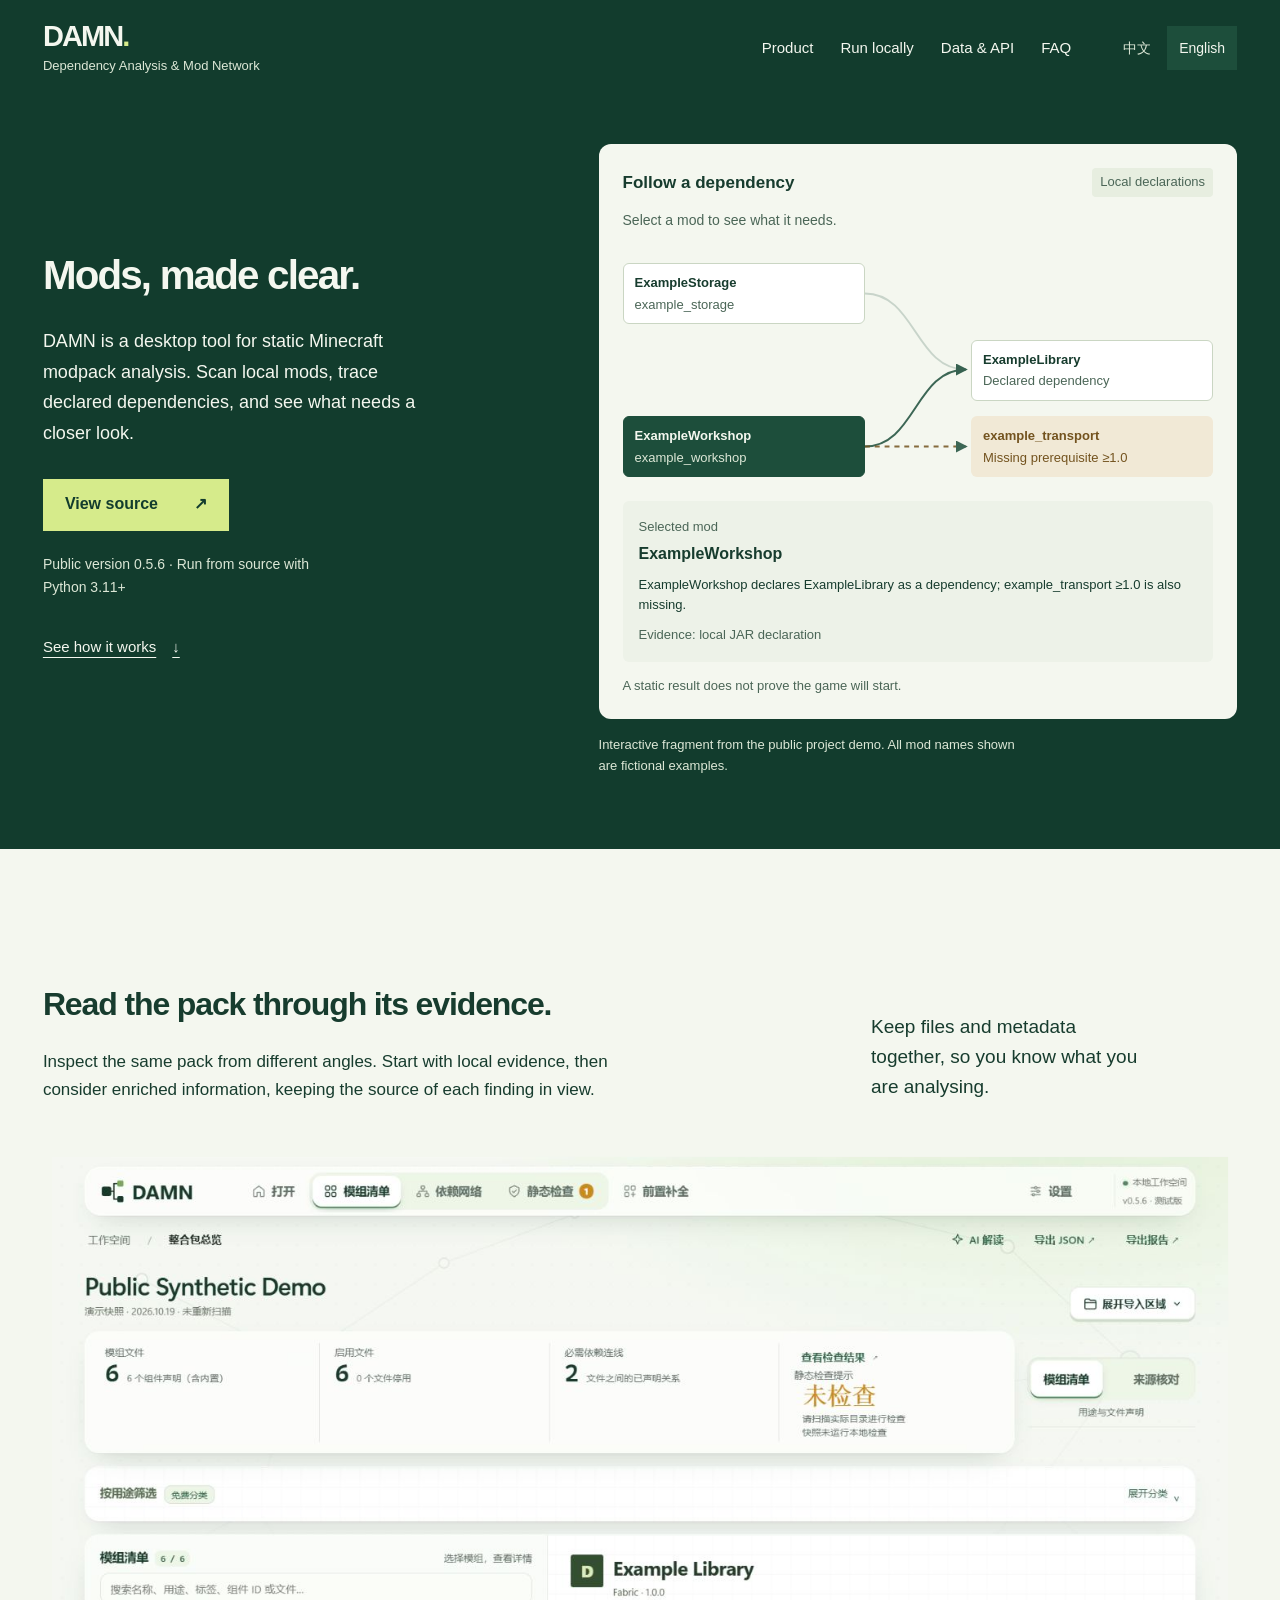
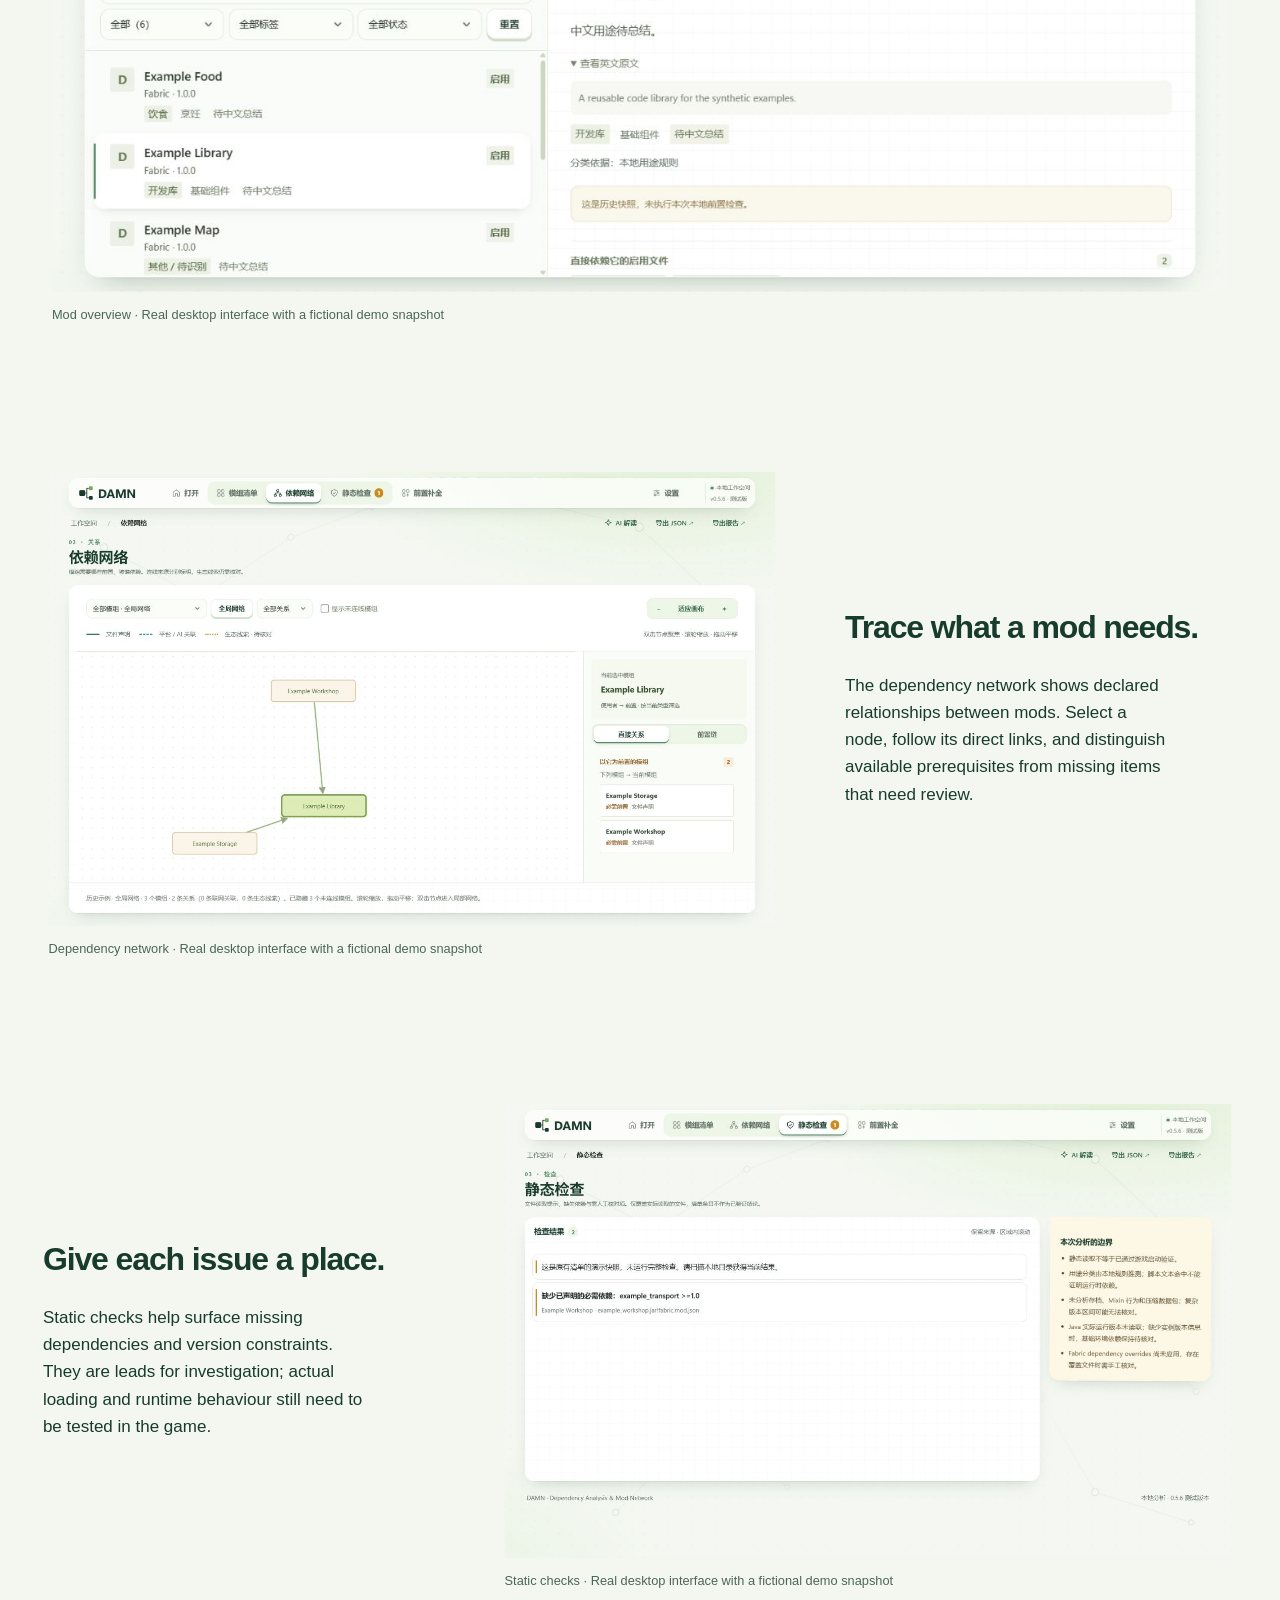
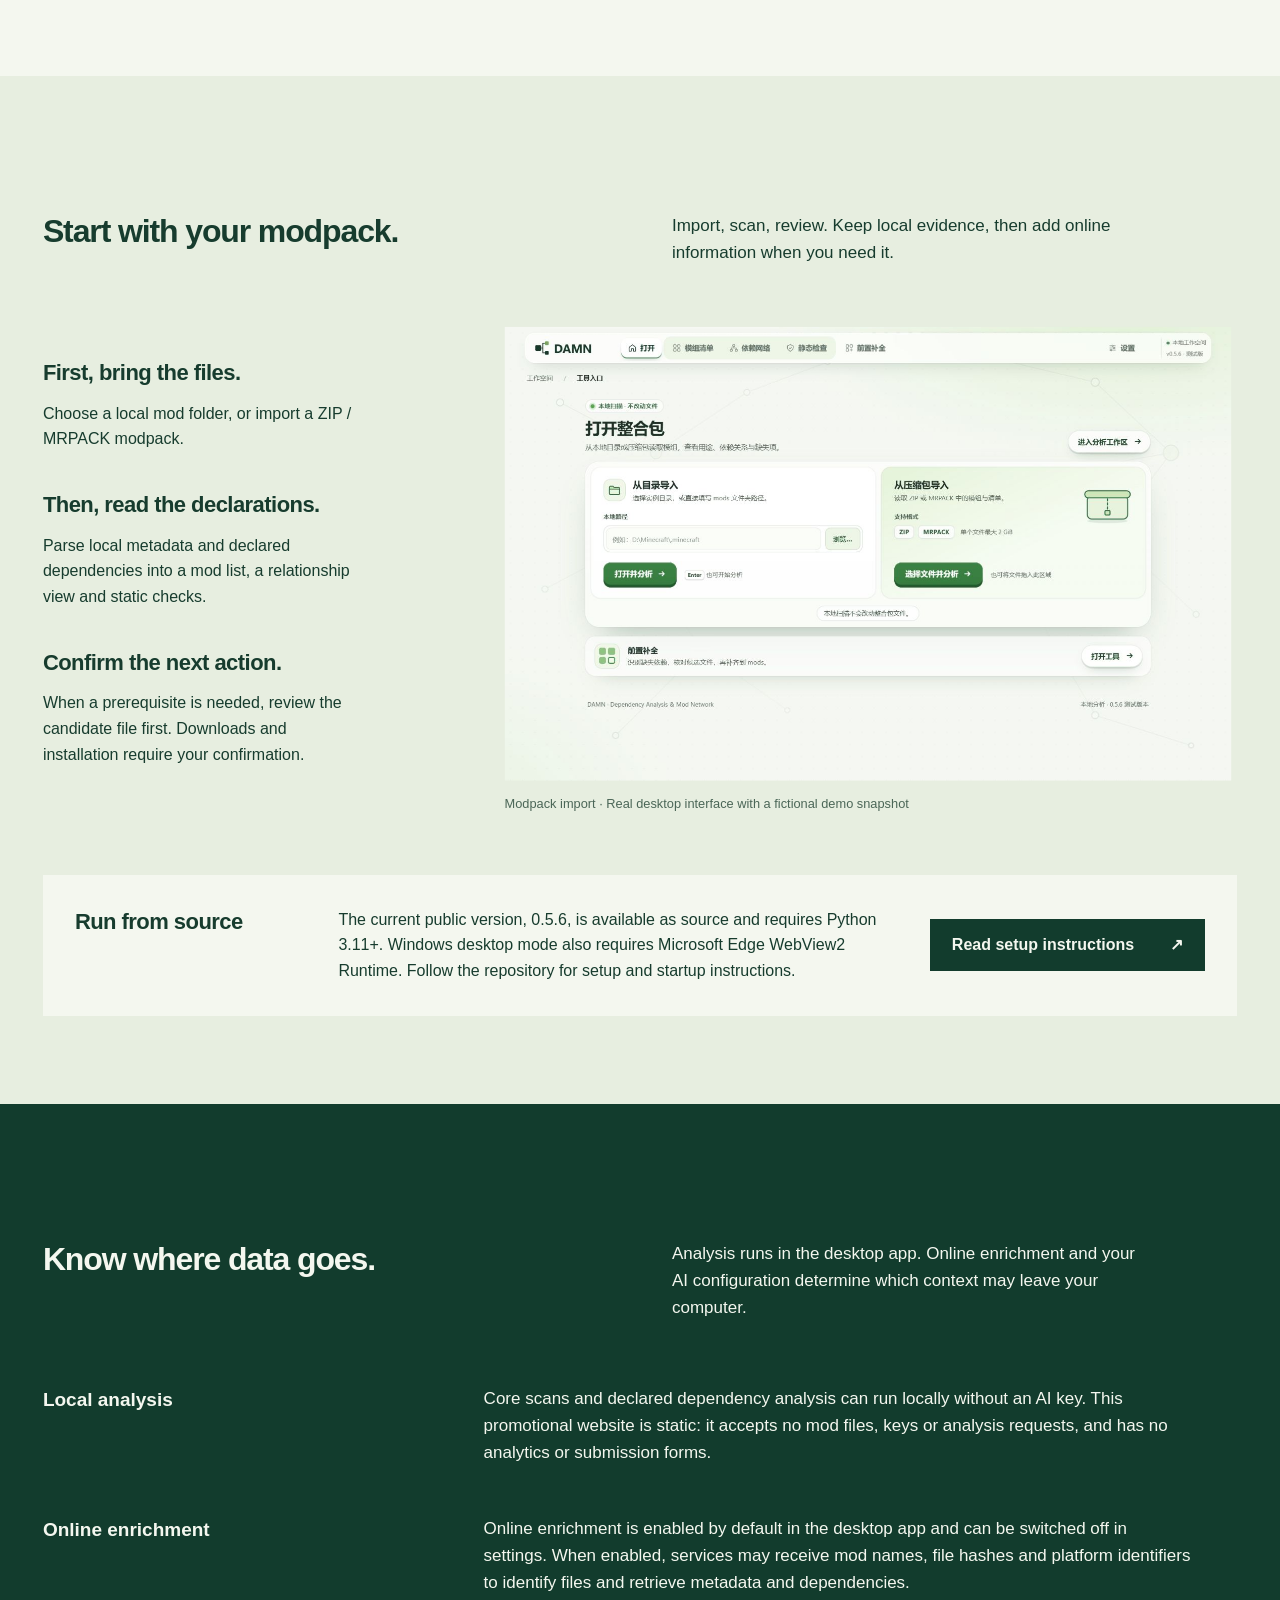
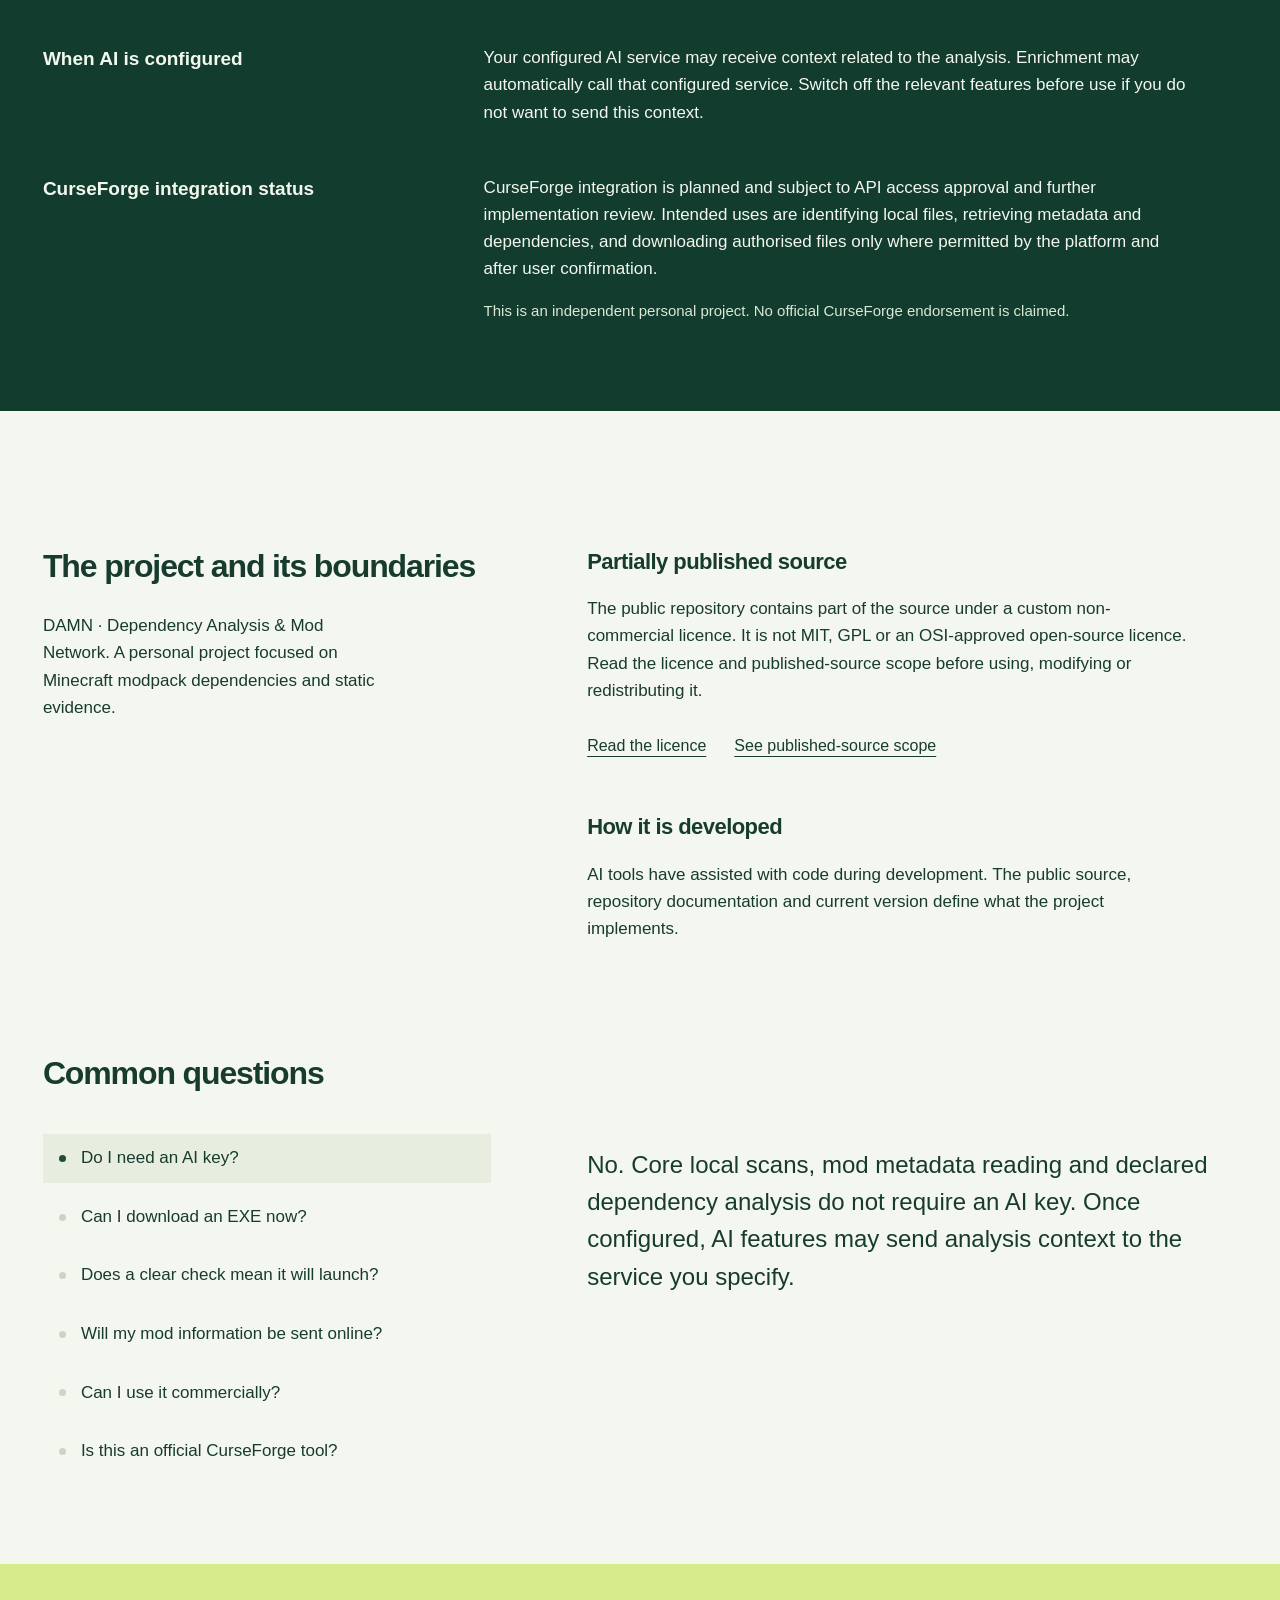
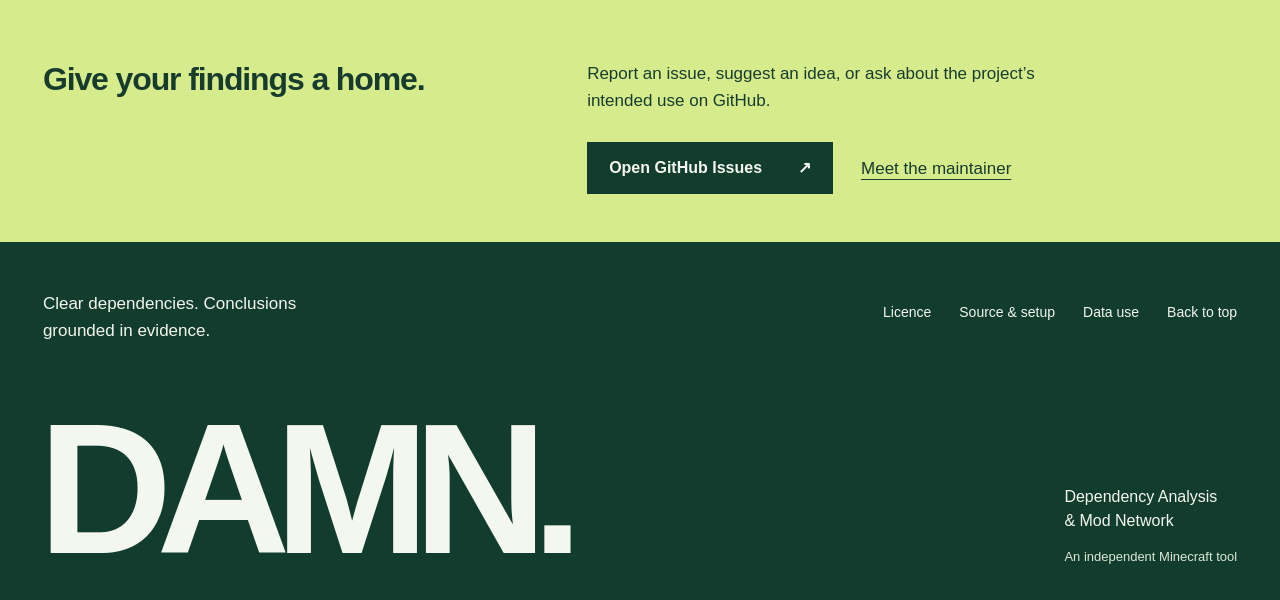
==== commit f59b6fba: "修复官网悬停与动效，优化手机布局" ====
--- a/docs/index.html
+++ b/docs/index.html
@@ -19,8 +19,8 @@
 <link rel="alternate" hreflang="x-default" href="https://lingxi-uwu.github.io/DAMN/en.html">
 <link rel="icon" href="favicon.svg" type="image/svg+xml">
 <script>(function(){try{var q=new URLSearchParams(location.search).get('lang');var explicit=q==='en'||q==='zh'?q:null;var pathEnglish=/\/en\.html$/i.test(location.pathname);var saved=null;try{saved=localStorage.getItem('damn-site-language')}catch(e){}var preferred=null;var langs=navigator.languages&&navigator.languages.length?navigator.languages:[navigator.language||''];for(var i=0;i<langs.length;i++){if(/^zh(?:-|$)/i.test(langs[i])){preferred='zh';break}if(/^en(?:-|$)/i.test(langs[i])){preferred='en';break}}var selected=explicit||(pathEnglish?'en':(saved==='zh'||saved==='en'?saved:preferred||'en'));var current=document.documentElement.lang.indexOf('en')===0?'en':'zh';if(selected!==current){var next=new URL(selected==='en'?'en.html':'index.html',location.href);next.search=location.search;next.hash=location.hash;location.replace(next.href)}}catch(e){}})();</script>
-<link rel="stylesheet" href="site.css">
-<script src="site.js" defer></script>
+<link rel="stylesheet" href="site.css?v=20261025-2">
+<script src="site.js?v=20261025-2" defer></script>
 </head>
 <body id="top">
 <a class="skip-link" href="#main" data-i18n="skip">跳到正文</a>
@@ -39,8 +39,8 @@
 <div class="hero-copy">
 <h1 data-i18n="heroTitle" id="hero-title" data-reveal>看清模组，理清关联。</h1>
 <p data-i18n="heroCopy" class="hero-description" data-reveal>DAMN 是桌面端 Minecraft 整合包静态分析工具。扫描本地模组，展开声明依赖，把需要核对的问题摆到眼前。</p>
-<a class="button button-lime" href="https://github.com/Lingxi-UwU/DAMN" data-reveal><span data-i18n="source">查看源码</span><span aria-hidden="true">↗</span></a>
-<p data-i18n="heroNote" class="hero-note" data-reveal>公开版本 0.5.6 · 通过 Python 3.11+ 从源码运行</p>
+<div class="hero-action-row"><a class="button button-lime" href="https://github.com/Lingxi-UwU/DAMN" data-reveal><span data-i18n="source">查看源码</span><span aria-hidden="true">↗</span></a>
+<p data-i18n="heroNote" class="hero-note" data-reveal>公开版本 0.5.6 · 通过 Python 3.11+ 从源码运行</p></div>
 <a class="text-link hero-explore" href="#product" data-reveal><span data-i18n="heroExplore">看看它如何工作</span><span aria-hidden="true">↓</span></a>
 </div>
 <figure class="demo-figure" data-reveal>
@@ -63,9 +63,12 @@
 </div>
 <section class="product-section section frame" id="product" aria-labelledby="product-title">
 <div class="section-intro"><div><h2 data-i18n="productTitle" id="product-title" data-reveal>清单与问题，都有依据。</h2><p data-i18n="productCopy" data-reveal>同一份整合包，用不同视角核对。先看本地证据，再看补充信息，让每个结论都有来处。</p></div><p data-i18n="overviewText" class="intro-aside" data-reveal>文件与元数据放在一起，先确认你正在分析什么。</p></div>
-<figure class="product-figure overview-figure" data-reveal><a class="capture-link" href="assets/overview.webp" target="_blank" rel="noopener" aria-label="DAMN 中文桌面界面中的模组总览，展示虚构示例模组列表、版本与扫描结果" data-i18n-aria-label="overviewAlt"><img src="assets/overview.webp" alt="DAMN 中文桌面界面中的模组总览，展示虚构示例模组列表、版本与扫描结果" data-i18n-alt="overviewAlt" width="1440" height="900" loading="lazy" decoding="async"></a><figcaption data-i18n="overviewCaption" >模组总览 · 真实桌面界面，虚构演示快照</figcaption></figure>
-<div class="network-story story-row"><figure class="product-figure " data-reveal><a class="capture-link" href="assets/network.webp" target="_blank" rel="noopener" aria-label="DAMN 中文桌面界面的依赖网络，展示虚构示例模组之间的关联" data-i18n-aria-label="networkAlt"><img src="assets/network.webp" alt="DAMN 中文桌面界面的依赖网络，展示虚构示例模组之间的关联" data-i18n-alt="networkAlt" width="1440" height="900" loading="lazy" decoding="async"></a><figcaption data-i18n="networkCaption" >依赖网络 · 真实桌面界面，虚构演示快照</figcaption></figure><div class="story-copy"><h2 data-i18n="networkTitle" data-reveal>顺着关系，找到前置。</h2><p data-i18n="networkCopy" data-reveal>依赖网络呈现模组之间的声明关系。选中一个节点，查看直接关联，区分已有前置与待核对的缺项。</p></div></div>
-<div class="checks-story story-row"><div class="story-copy"><h2 data-i18n="checksTitle" data-reveal>把待核对项，单独列清。</h2><p data-i18n="checksCopy" data-reveal>静态检查帮助定位缺失依赖、版本条件等问题。结果是排查线索；实际加载、运行表现仍需在游戏中验证。</p></div><figure class="product-figure " data-reveal><a class="capture-link" href="assets/checks.webp" target="_blank" rel="noopener" aria-label="DAMN 中文桌面界面的静态检查视图，列出虚构演示数据中的待核对问题" data-i18n-aria-label="checksAlt"><img src="assets/checks.webp" alt="DAMN 中文桌面界面的静态检查视图，列出虚构演示数据中的待核对问题" data-i18n-alt="checksAlt" width="1440" height="900" loading="lazy" decoding="async"></a><figcaption data-i18n="checksCaption" >静态检查 · 真实桌面界面，虚构演示快照</figcaption></figure></div>
+<p class="gallery-cue" id="gallery-hint"><span data-i18n="galleryHint">左右滑动查看三个视角；点按图片可放大。</span><span aria-hidden="true">↔</span></p>
+<div class="product-gallery" role="region" tabindex="0" aria-label="产品界面：模组总览、依赖网络与静态检查" data-i18n-aria-label="galleryLabel" aria-describedby="gallery-hint">
+<div class="gallery-panel gallery-overview"><figure class="product-figure overview-figure" data-reveal><a class="capture-link" href="assets/overview.webp" target="_blank" rel="noopener" aria-label="DAMN 中文桌面界面中的模组总览，展示虚构示例模组列表、版本与扫描结果" data-i18n-aria-label="overviewAlt"><img src="assets/overview.webp" alt="DAMN 中文桌面界面中的模组总览，展示虚构示例模组列表、版本与扫描结果" data-i18n-alt="overviewAlt" width="1440" height="900" loading="lazy" decoding="async"></a><figcaption data-i18n="overviewCaption" >模组总览 · 真实桌面界面，虚构演示快照</figcaption></figure><div class="story-copy gallery-overview-copy"><h3 data-i18n="galleryOverviewTitle">模组总览</h3><p data-i18n="overviewText">文件与元数据放在一起，先确认你正在分析什么。</p></div></div>
+<div class="network-story story-row gallery-panel"><figure class="product-figure " data-reveal><a class="capture-link" href="assets/network.webp" target="_blank" rel="noopener" aria-label="DAMN 中文桌面界面的依赖网络，展示虚构示例模组之间的关联" data-i18n-aria-label="networkAlt"><img src="assets/network.webp" alt="DAMN 中文桌面界面的依赖网络，展示虚构示例模组之间的关联" data-i18n-alt="networkAlt" width="1440" height="900" loading="lazy" decoding="async"></a><figcaption data-i18n="networkCaption" >依赖网络 · 真实桌面界面，虚构演示快照</figcaption></figure><div class="story-copy"><h2 data-i18n="networkTitle" data-reveal>顺着关系，找到前置。</h2><p data-i18n="networkCopy" data-reveal>依赖网络呈现模组之间的声明关系。选中一个节点，查看直接关联，区分已有前置与待核对的缺项。</p></div></div>
+<div class="checks-story story-row gallery-panel"><div class="story-copy"><h2 data-i18n="checksTitle" data-reveal>把待核对项，单独列清。</h2><p data-i18n="checksCopy" data-reveal>静态检查帮助定位缺失依赖、版本条件等问题。结果是排查线索；实际加载、运行表现仍需在游戏中验证。</p></div><figure class="product-figure " data-reveal><a class="capture-link" href="assets/checks.webp" target="_blank" rel="noopener" aria-label="DAMN 中文桌面界面的静态检查视图，列出虚构演示数据中的待核对问题" data-i18n-aria-label="checksAlt"><img src="assets/checks.webp" alt="DAMN 中文桌面界面的静态检查视图，列出虚构演示数据中的待核对问题" data-i18n-alt="checksAlt" width="1440" height="900" loading="lazy" decoding="async"></a><figcaption data-i18n="checksCaption" >静态检查 · 真实桌面界面，虚构演示快照</figcaption></figure></div>
+</div>
 </section>
 <section class="workflow-field" id="get-started" aria-labelledby="workflow-title"><div class="section frame">
 <div class="workflow-heading"><h2 data-i18n="workflowTitle" id="workflow-title" data-reveal>从你的整合包开始。</h2><p data-i18n="workflowIntro" data-reveal>导入、扫描、核对。保留本地证据，再按需要补充联网信息。</p></div>
--- a/docs/site.css
+++ b/docs/site.css
@@ -296,20 +296,114 @@
 .brand-break { display: inline; }
 .hero-description { font-size: 18px; }
 /* Offscreen preparation never reduces reading text opacity. */
-.is-reveal-prepared { transform: translateY(16px); transition: none !important; }
-.is-reveal-prepared.is-reveal-from-above { transform: translateY(-16px); }
-.is-revealing { transform: translateY(0); transition: transform 600ms var(--ease); }
+.is-reveal-prepared { transform: translateY(24px); transition: none !important; }
+.is-reveal-prepared.is-reveal-from-above { transform: translateY(-24px); }
+.product-figure.is-reveal-prepared, .demo-figure.is-reveal-prepared { transform: translateY(32px) scale(.985); }
+.product-figure.is-reveal-prepared.is-reveal-from-above, .demo-figure.is-reveal-prepared.is-reveal-from-above { transform: translateY(-32px) scale(.985); }
+.is-revealing { transform: translateY(0) scale(1); transition: transform 600ms var(--ease); }
 .is-reveal-instant { transform: none !important; opacity: 1 !important; transition: none !important; }
 @media (hover: hover) and (pointer: fine) {
   a:hover { opacity: .8; }
   .button:hover { transform: translateY(-2px); opacity: 1; }
-  .source-node:hover { transform: translateY(-2px); background: var(--wash); }
+  .source-node:hover { transform: translateY(-2px); }
+  .source-node:not(.is-selected):hover { background: var(--wash); color: var(--ink); }
+  .source-node.is-selected:hover { background: var(--forest); color: var(--paper); border-color: var(--forest); }
+  .source-node.is-selected:hover small { color: var(--light-ink); }
+  .button:hover > span[aria-hidden] { transform: translate(2px, -2px); }
   .capture-link:hover { opacity: 1; }
   .capture-link:hover img { transform: scale(1.015); }
 }
+.button > span[aria-hidden] { transition: transform 180ms var(--ease); }
+.button:active, .source-node:active { transform: translateY(1px) scale(.97); }
+.edge, .node-missing { transition: opacity 180ms var(--ease); }
 @media(max-width:600px) { .brand-break { display: block; } .brand { gap: 4px; } .hero-description { font-size: 18px; } }
+
+/* Neutral wrappers retain the desktop composition. Phones get their own reading rhythm. */
+.hero-action-row, .product-gallery, .gallery-overview { display: contents; }
+.gallery-cue, .gallery-overview-copy { display: none; }
+@media (max-width: 600px) {
+  :root { --gutter: clamp(22px, 6.15vw, 26px); }
+  body { line-height: 1.7; }
+  .site-header { padding-block: 20px 4px; gap: 12px 18px; }
+  .main-nav { gap: 12px; }
+  .main-nav a { font-size: 14px; }
+  .hero { padding-block: 36px 54px; gap: 38px; }
+  .hero-copy h1 { font-size: 36px; }
+  .hero-description { margin-top: 26px; line-height: 1.7; }
+  .hero-action-row { display: grid; grid-template-columns: auto minmax(0, 1fr); gap: 18px; align-items: center; margin-top: 28px; }
+  .hero-action-row .button { grid-column: 1; grid-row: 1; margin-top: 0; min-height: 54px; gap: 20px; padding-inline: 18px; font-size: 15px; }
+  .hero-action-row .hero-note { grid-column: 2; grid-row: 1; margin: 0; font-size: 13px; line-height: 1.65; }
+  .hero-explore { margin-top: 14px; }
+  .demo-figure { width: calc(100% + 8px); margin-inline: -4px; }
+  .dependency-demo { padding: 22px 16px; }
+  .demo-toolbar { gap: 10px; }
+  .demo-hint { margin-top: 14px; }
+  .dependency-graph { grid-template-columns: 46% 46%; height: 248px; margin-top: 22px; }
+  .mod-node { min-height: 70px; padding: 10px 6px; overflow-wrap: normal; }
+  .source-node > span, .source-node small { white-space: nowrap; }
+  .mod-node small { line-height: 1.45; }
+  .demo-detail { display: grid; grid-template-columns: minmax(0, 1fr) auto; gap: 6px 10px; padding: 16px; min-height: 0; margin-top: 20px; }
+  .demo-detail .detail-label { grid-column: 1; align-self: center; }
+  .demo-detail strong { grid-column: 2; grid-row: 1; font-size: 14px; margin-top: 0; }
+  .demo-detail p { grid-column: 1 / -1; margin-top: 4px; line-height: 1.7; }
+  .demo-detail .evidence { grid-column: 1 / -1; margin-top: 4px; line-height: 1.6; }
+  .demo-limit { margin-top: 18px; line-height: 1.65; }
+  .demo-figure figcaption { padding-inline: 4px; line-height: 1.7; margin-top: 16px; }
+  .section { padding-block: 82px; }
+  .section-intro { margin-bottom: 28px; }
+  .section-intro > div > p { margin-top: 24px; }
+  .section-intro .intro-aside { display: none; }
+  .gallery-cue { display: flex; justify-content: space-between; align-items: center; gap: 18px; margin-bottom: 22px; font-size: 14px; line-height: 1.6; }
+  .gallery-cue > span:first-child { max-width: 33ch; }
+  .gallery-cue > span[aria-hidden] { flex: 0 0 auto; font-size: 25px; line-height: 1; }
+  .product-gallery { display: grid; grid-auto-flow: column; grid-auto-columns: calc(100vw - var(--gutter) * 2 - 14px); align-items: start; gap: 18px; width: calc(100% + var(--gutter)); padding: 0 calc(var(--gutter) + 14px) 18px 0; overflow-x: auto; overflow-y: hidden; scroll-snap-type: x proximity; scroll-padding-inline: 0; overscroll-behavior-inline: contain; scrollbar-width: thin; scrollbar-color: var(--forest-raised) var(--wash); }
+  .product-gallery:focus-visible { outline-offset: -3px; }
+  .product-gallery::-webkit-scrollbar { height: 5px; }
+  .product-gallery::-webkit-scrollbar-track { background: var(--wash); }
+  .product-gallery::-webkit-scrollbar-thumb { background: var(--forest-raised); }
+  .product-gallery .gallery-panel { display: flex; flex-direction: column; gap: 0; width: 100%; margin: 0; min-width: 0; scroll-snap-align: start; }
+  .product-gallery .product-figure { order: 0; width: 100%; margin: 0; }
+  .product-gallery .story-copy { display: block; order: 1; margin-top: 22px; }
+  .product-gallery .story-copy h2, .product-gallery .story-copy h3 { font-size: 24px; line-height: 1.3; }
+  .product-gallery .story-copy p { margin-top: 14px; max-width: none; font-size: 16px; line-height: 1.7; }
+  .product-gallery figcaption { font-size: 13px; line-height: 1.65; }
+  .product-gallery .is-reveal-prepared, .product-gallery .is-revealing { transform: none !important; transition: none !important; }
+  .workflow-heading { margin-bottom: 40px; }
+  .workflow-heading p { margin-top: 24px; }
+  .exchange-list { gap: 34px; }
+  .exchange h3 { font-size: 20px; }
+  .exchange p { margin-top: 14px; line-height: 1.75; }
+  .workflow-content { gap: 36px; }
+  .run-source { display: grid; grid-template-columns: minmax(0, 1fr) auto; gap: 20px 16px; margin-top: 40px; padding: 26px 22px; }
+  .run-source h3 { grid-column: 1 / -1; }
+  .run-source p { grid-column: 1 / -1; margin: 0; line-height: 1.75; }
+  .run-source .button { grid-column: 1 / -1; justify-self: start; margin-top: 2px; }
+  .data-heading p { margin-top: 26px; }
+  .data-exchanges { margin-top: 44px; gap: 42px; }
+  .data-exchanges dd { margin-top: 16px; line-height: 1.75; }
+  .data-note { line-height: 1.7; }
+  .about-heading > p { margin-top: 26px; }
+  .about-letter { margin-top: 42px; gap: 38px; }
+  .about-letter p { line-height: 1.75; }
+  .faq-section { padding-top: 0; }
+  .faq-layout { margin-top: 32px; }
+  .faq-index { display: grid; grid-template-columns: repeat(2, minmax(0, 1fr)); gap: 8px 12px; }
+  .faq-index a { min-height: 78px; align-items: flex-start; gap: 10px; padding: 12px 10px; font-size: 15px; line-height: 1.55; }
+  .faq-index a::before { margin-top: 8px; width: 6px; height: 6px; }
+  .faq-answers { margin-top: 30px; }
+  .faq-layout.is-enhanced .faq-answers { padding: 24px 22px; background: var(--wash); }
+  .faq-layout.is-enhanced .faq-answers article p { font-size: 18px; line-height: 1.7; }
+  .contact-section { padding-block: 60px; }
+  .contact-section > div > p { margin-top: 26px; line-height: 1.75; }
+  .contact-actions { flex-direction: row; align-items: center; flex-wrap: wrap; gap: 14px 22px; }
+  .contact-actions .button { gap: 24px; padding-inline: 18px; }
+  .footer-top nav { display: grid; grid-template-columns: 1fr 1fr; gap: 4px 22px; margin-top: 26px; }
+  .footer-top nav a { font-size: 15px; }
+  .footer-bottom { margin-top: 44px; }
+}
 
 @media (prefers-reduced-motion: reduce) {
   html { scroll-behavior: auto; }
+  a:active, button:active, .button:active, .source-node:active, .button:hover, .source-node:hover, .button > span[aria-hidden], .button:hover > span[aria-hidden], .capture-link:hover img { transform: none; }
   *, *::before, *::after { animation: none !important; transition: none !important; }
 }
